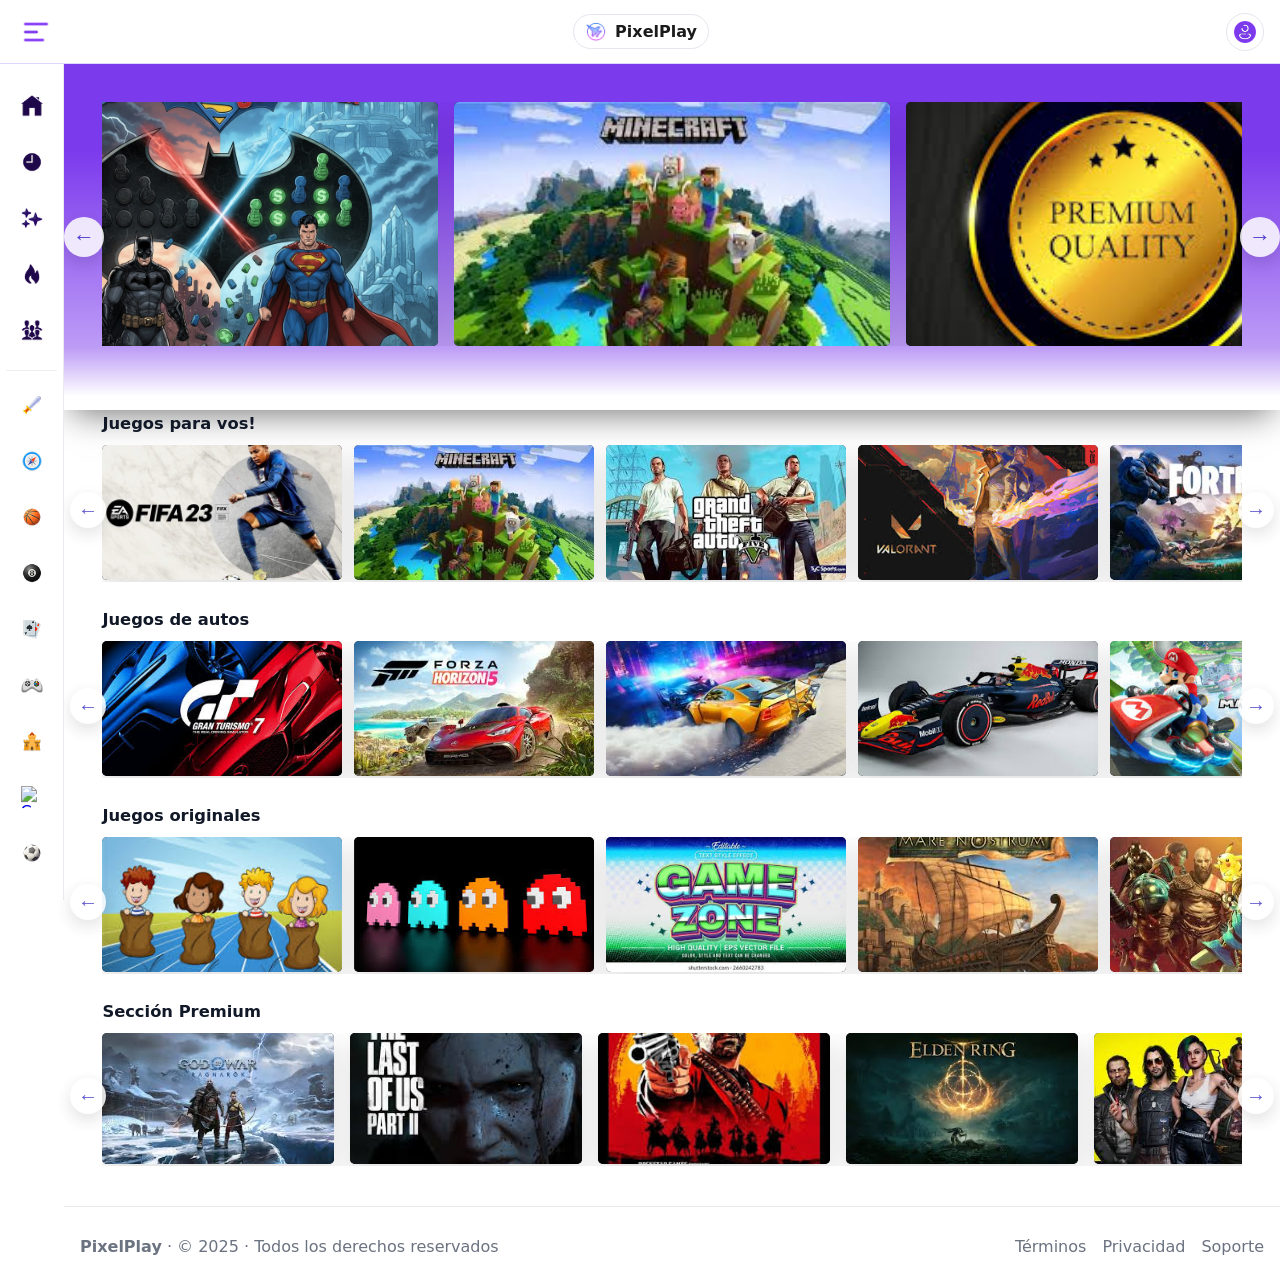
==== TP2/index.html @ d7b733e2 "ajustes en el home y realice 2 animaciones" ====
<!doctype html>
<html lang="es">
<head>
  <meta charset="utf-8" />
  <meta name="viewport" content="width=device-width, initial-scale=1" />
  <title>PixelPlay · Home</title>
  <!-- CSS principal -->
  <link rel="stylesheet" href="css/style.css" />
</head>
<body>
<div class="app">
  <header class="topbar">
    <div class="header-left">
      <a
        id="hamburger"
        class="logo"
        href="#"
        role="button"
        aria-label="MenuDeHamburguesa"
        aria-controls="sidebar"
        aria-expanded="false"
      >
        <img src="img/IconosHeader/IconoMenuHamburguesa.png" alt="Abrir menú lateral" />
      </a>
    </div>

    <div class="header-center">
      <a class="brand" href="#" aria-label="PixelPlay">
        <img src="img/IconosHeader/IconoLogoPixelPlay.png" alt="PixelPlay" />
        <span>PixelPlay</span>
      </a>
    </div>

    <div class="header-right">
      <button class="avatar" type="button" aria-label="Usuario">
        <img src="img/IconosHeader/IconoUsuario2.png" alt="Usuario" />
      </button>
    </div>
  </header>

  <div class="layout">
    <aside id="sidebar" class="sidebar" aria-label="Navegación principal">
      <nav class="nav">
        <a class="nav-btn" href="#" aria-label="Inicio">
          <img src="img/IconosBarraLateral/IconoCasa.png" alt="Inicio" />
        </a>
        <a class="nav-btn" href="#" aria-label="Recientes">
          <img src="img/IconosBarraLateral/IconoReloj.png" alt="Recientes" />
        </a>
        <a class="nav-btn" href="#" aria-label="Nuevos">
          <img src="img/IconosBarraLateral/IconoEstrellas.png" alt="Nuevos" />
        </a>
        <a class="nav-btn" href="#" aria-label="De moda">
          <img src="img/IconosBarraLateral/IconoFuego.png" alt="De moda" />
        </a>
        <a class="nav-btn" href="#" aria-label="Multiplayer">
          <img src="img/IconosBarraLateral/IconoPersonas.png" alt="Multiplayer" />
        </a>
      </nav>
      <nav class="nav">
        <a class="nav-btn" href="#" aria-label="Acción">
          <img src="img/IconosBarraLateral/IconoEspada.png" alt="Acción" />
        </a>
        <a class="nav-btn" href="#" aria-label="Aventura">
          <img src="img/IconosBarraLateral/IconoBrujula.png" alt="Aventura" />
        </a>
        <a class="nav-btn" href="#" aria-label="Baloncesto">
          <img src="img/IconosBarraLateral/IconoPelotaBasket.png" alt="Baloncesto" />
        </a>
        <a class="nav-btn" href="#" aria-label="Billar">
          <img src="img/IconosBarraLateral/IconoBolaDe8.png" alt="Billar" />
        </a>
        <a class="nav-btn" href="#" aria-label="Cartas">
          <img src="img/IconosBarraLateral/IconoCartasPoker.png" alt="Cartas" />
        </a>
        <a class="nav-btn" href="#" aria-label="Controller">
          <img src="img/IconosBarraLateral/IconoJoystick.png" alt="Controller" />
        </a>
        <a class="nav-btn" href="#" aria-label="Defensa">
          <img src="img/IconosBarraLateral/IconoCastillo.png" alt="Defensa" />
        </a>
        <a class="nav-btn" href="#" aria-label="Carreras">
          <img src="img/IconosBarraLateral/IconoAutos.png" alt="Carreras" />
        </a>
        <a class="nav-btn" href="#" aria-label="Fútbol">
          <img src="img/IconosBarraLateral/IconoPelotaFutbol.png" alt="Fútbol" />
        </a>
        <a class="nav-btn" href="#" aria-label="Minecraft">
          <img src="img/IconosBarraLateral/IconoMinecraft.png" alt="Minecraft" />
        </a>
        <a class="nav-btn" href="#" aria-label="Motos">
          <img src="img/IconosBarraLateral/IconoMoto.png" alt="Motos" />
        </a>
        <a class="nav-btn" href="#" aria-label="CS:GO">
          <img src="img/IconosBarraLateral/IconoPistola.png" alt="CS:GO" />
        </a>
        <a class="nav-btn" href="#" aria-label="Terror">
          <img src="img/IconosBarraLateral/IconoFantasma.png" alt="Terror" />
        </a>
        <a class="nav-btn" href="#" aria-label="Disparo">
          <img src="img/IconosBarraLateral/IconoMira.png" alt="Disparo" />
        </a>
        <a class="nav-btn" href="#" aria-label="Deportes">
          <img src="img/IconosBarraLateral/IconoPelotaRugby.png" alt="Deportes" />
        </a>
      </nav>
    </aside>

    <main class="page" role="main">
      <!-- ===== HERO ESPECIAL (rotativo) ===== -->
      <section class="hero-carousel">
        <button class="hero-arrow left" id="hero-arrow-left" aria-label="Anterior">&#8592;</button>
        <div class="hero-track" id="hero-track">
          <div class="hero-slide" id="hero-slide">
            <article class="hero-card hero-primary" id="hero-big">
              <img alt="Banner principal" loading="lazy" />
            </article>

            <article class="hero-card hero-mosaic" id="hero-mosaic">
              <div class="mosaic"><!-- se llena por JS --></div>
            </article>

            <article class="hero-card hero-promo" id="hero-promo">
              <div class="promo-inner">
                <img class="promo-ico" src="img/IconosHeader/IconoCrown.png" alt="Premium" />
              </div>
            </article>
          </div>
        </div>
        <button class="hero-arrow right" id="hero-arrow-right" aria-label="Siguiente">&#8594;</button>
      </section>

      <!-- ===== RAILS (se llenan por JS) ===== -->
      <section class="rail" aria-label="Lo más jugado">
        <header class="rail-head">
          <h2>Juegos para vos!</h2>
        </header>
        <button class="rail-arrow left" data-rail="rail-pop" aria-label="Anterior">&#8592;</button>
        <div class="rail-track" id="rail-pop"></div>
        <button class="rail-arrow right" data-rail="rail-pop" aria-label="Siguiente">&#8594;</button>
      </section>

      <section class="rail" aria-label="Juegos de autos">
        <header class="rail-head">
          <h2>Juegos de autos</h2>
        </header>
        <button class="rail-arrow left" data-rail="rail-cars" aria-label="Anterior">&#8592;</button>
        <div class="rail-track" id="rail-cars"></div>
        <button class="rail-arrow right" data-rail="rail-cars" aria-label="Siguiente">&#8594;</button>
      </section>

      <section class="rail" aria-label="Juegos originales">
        <header class="rail-head">
          <h2>Juegos originales</h2>
        </header>
        <button class="rail-arrow left" data-rail="rail-orig" aria-label="Anterior">&#8592;</button>
        <div class="rail-track" id="rail-orig"></div>
        <button class="rail-arrow right" data-rail="rail-orig" aria-label="Siguiente">&#8594;</button>
      </section>

      <section class="rail rail--premium" aria-label="Sección Premium">
        <header class="rail-head">
          <h2>Sección Premium</h2>
        </header>
        <button class="rail-arrow left" data-rail="rail-premium" aria-label="Anterior">&#8592;</button>
        <div class="rail-track" id="rail-premium"></div>
        <button class="rail-arrow right" data-rail="rail-premium" aria-label="Siguiente">&#8594;</button>
      </section>



      <!-- Footer -->
      <footer class="site-footer">
        <div class="footer-inner">
          <p><strong>PixelPlay</strong> · © 2025 · Todos los derechos reservados</p>
          <nav class="footer-links">
            <a href="#">Términos</a>
            <a href="#">Privacidad</a>
            <a href="#">Soporte</a>
          </nav>
        </div>
      </footer>
    </main>
  </div>
</div>

<!-- JS: toggle del menú (asegurate de tener js/app.js) -->
<script src="js/app.js" defer></script>
</body>
</html>
---- TP2/css/style.css ----
/* ====== Reset & Variables ====== */
:root{
  --bg:#ffffff;
  --panel:#171a33;
  --panel-2:#1d2142;
  --text:#1b1b1b;
  --muted:#6b7280;
  --brand:#7c5cff;
  --brand-2:#5dd0ff;
  --radius-lg:16px; --radius-md:12px; --radius-sm:10px;
  --gap-1:.5rem; --gap-2:.75rem; --gap-3:1rem; --gap-4:1.25rem;
  --shadow:0 8px 28px rgba(0,0,0,.12);
  --topbar-h:64px;

  /* Hero especial */
  --hero-gap:16px;               /* separación entre columnas dentro del slide */
  --hero-big-w:436px;
  --hero-big-h:244px;
  --hero-small-w:214px;
  --hero-small-h:120px;
}

*{box-sizing:border-box}
html,body{height:100%}
body{
  margin:0;
  font-family:system-ui, Segoe UI, Roboto, Ubuntu, Arial;
  color:var(--text);
  background:#fff;
}
img{max-width:100%; display:block}

/* Importar Poppins si no está ya importada */
@import url('https://fonts.googleapis.com/css2?family=Poppins:wght@700&display=swap');

/* ====== Estructura general ====== */
.app{
  display:grid;
  grid-template-rows:var(--topbar-h) 1fr;   /* header + contenido */
  min-height:100dvh;
}

/* ====== Header: izq (hamburguesa) | centro (brand) | der (usuario) ====== */
.topbar{
  position:sticky; top:0; z-index:50;
  display:grid;
  grid-template-columns:auto 1fr auto;      /* centra la marca */
  align-items:center;
  gap:var(--gap-3);
  padding:.5rem 1rem;
  background: #fff; /* fondo blanco */
  border-bottom:1px solid rgba(124,92,255,.25);
  backdrop-filter:blur(8px);
  height:var(--topbar-h);
}
.header-left,.header-right{display:flex; align-items:center; gap:.5rem}
.header-center{display:flex; justify-content:center; align-items:center}

/* Marca centrada */
.brand{
  display:inline-flex; align-items:center; gap:.5rem;
  text-decoration:none; color:#1b1b1b; font-weight:700;
  padding:.35rem .7rem; border-radius:999px;
  background:#fff; border:1px solid #e6e6ee;
}
.brand img{width:22px; height:22px; display:block}

/* Fallback si tu header tiene un solo .top-actions */
.topbar > .top-actions{
  display:flex; align-items:center; gap:.5rem; width:100%;
}
.topbar > .top-actions .btn-notif{ margin-inline:auto; } /* PixelPlay al centro */
.topbar > .top-actions .avatar{ margin-left:auto; }

.logo{width:40px; height:40px; display:grid; place-items:center}
.logo img{width:32px; height:32px}

.avatar {
  width:38px; height:38px; border-radius:50%;
  border:1px solid #e6e6ee; background:#fff;
  display:grid; place-items:center; padding:0;
  transition: border-color 0.18s, background 0.18s;
  position: relative;
  overflow: hidden;
}
.avatar img {
  width:22px; height:22px;
  transition: opacity 0.18s;
}
.avatar:hover {
  border-color: #7c5cff;
  background: #efeaff;
}
.avatar:hover img {
  opacity: 0;
}
.avatar::after {
  content: "";
  display: block;
  position: absolute;
  inset: 0;
  background: url("../img/IconosHeader/IconoUsuario.png") center/22px 22px no-repeat;
  opacity: 0;
  transition: opacity 0.18s;
  pointer-events: none;
}
.avatar:hover::after {
  opacity: 1;
}

/* ====== Layout inferior: sidebar + contenido ====== */
.layout{
  display:grid;
  grid-template-columns:auto 1fr;
  min-height:calc(100dvh - var(--topbar-h));
}

/* ====== Sidebar (debajo del header) ====== */
.sidebar{
  position:sticky;
  top:var(--topbar-h);
  height:calc(100dvh - var(--topbar-h));
  background:#ffffff;
  color:#222;
  border-right:1px solid #e9e9ef;
  width:64px;
  min-width:64px;
  transition:width .25s ease;
  display:flex; flex-direction:column; align-items:center;
  padding:8px 6px;
  overflow-y:auto;
  z-index:40;
}
.nav{
  display:flex; flex-direction:column; gap:8px;
  width:100%; align-items:center; margin-top:.25rem; padding:6px 0;
}
.sidebar .nav + .nav{margin-top:10px; border-top:1px solid #eee; padding-top:10px}
.nav-btn{
  position:relative; background:transparent; border:none; border-radius:12px;
  width:48px; height:48px; display:flex; align-items:center; justify-content:center;
  margin:0 auto; transition:background .2s ease, transform .2s ease, width .25s ease;
  text-decoration:none;
}
.nav-btn img{width:22px; height:22px; object-fit:contain; display:block; filter:drop-shadow(0 1px 0 rgba(0,0,0,.06))}
.nav-btn:hover{transform:translateY(-2px); background:#f3f5ff}
.nav-btn.is-active{background:#efeaff; outline:2px solid rgba(124,92,255,.45)}
.nav-btn::after{
  content:attr(aria-label);
  position:absolute; left:76px; top:50%;
  transform:translateY(-50%) translateX(-6px);
  font-size:.92rem; color:#1b1b1b; opacity:0; pointer-events:none; white-space:nowrap;
  transition:opacity .2s ease, transform .2s ease;
}
.sidebar.open{width:220px; min-width:220px}
.sidebar.open .nav-btn{width:calc(100% - 12px); justify-content:flex-start; padding-left:8px}
.sidebar.open .nav-btn::after{opacity:1; transform:translateY(-50%) translateX(0)}

/* ====== Main ====== */
.page{min-width:0}

/* ===================================================================== */
/* ======================= HERO ESPECIAL (CARRUSEL) ===================== */
/* ===================================================================== */

/* Carrusel contenedor */
.hero-carousel {
  position: relative;
  padding: 0 rem 1.25rem;
  display: flex;
  flex-direction: row;
  justify-content: center;
  align-items: center;
  background: linear-gradient(180deg, #7C3AED 25%, #BD9CF6 82%, #FFFFFF 96%);
  padding: 3vw 3vw 4rem 3vw;
  box-shadow: 0 12px 32px -8px rgba(0, 0, 0, 0.534); /* sombra violeta abajo */
}

/* La pista del carrusel: cada slide ocupa el ancho exacto de 4 columnas
   (dos grandes + mosaico + promo), con el gap entre slides */
.hero-track {
  position: relative;
  display: flex;
  justify-content: center;
  align-items: center;
  overflow-x: hidden;
  width: auto;
  margin: 0 auto;
}

/* Centrar y espaciar las cards del hero-slide */
.hero-slide {
  display: flex;
  flex-direction: row;
  justify-content: center;
  align-items: stretch;
  gap: var(--hero-gap);
  width: 100%;
  max-width: calc((var(--hero-big-w) * 3) + (var(--hero-gap) * 2));
  margin: 0 auto;
  transition: transform 0.7s cubic-bezier(.68,-0.55,.27,1.55);
}

/* Cards del hero iguales y alineadas */
.hero-card,
.hero-card.hero-primary,
.hero-card.hero-mosaic,
.hero-card.hero-promo {
  width: var(--hero-big-w) !important;
  height: var(--hero-big-h) !important;
  background: #0f1230;
  border-radius: 5px;
  overflow: hidden;
  box-shadow: var(--shadow);
  display: block;
  position: relative;
  cursor: pointer;
  flex-shrink: 0;
}

/* Hover igual que las game-card */
.hero-card img,
.hero-card .promo-ico {
  width: 100%;
  height: 100%;
  object-fit: cover;
  display: block;
  border-radius: 0;
  transition: filter 0.3s;
}

.hero-card .hero-hover-icon {
  position: absolute;
  left: 50%; top: 50%;
  transform: translate(-50%, -50%);
  width: 36px; height: 36px;
  opacity: 0;
  pointer-events: none;
  transition: opacity 0.3s;
  z-index: 2;
}

.hero-card .hero-title {
  position: absolute;
  left: 10px;
  bottom: 10px;
  color: #fff;
  background: none;
  padding: 0;
  border-radius: 0;
  font-family: 'Poppins', sans-serif;
  font-weight: 700;
  font-size: 14px;
  opacity: 0;
  transition: opacity 0.3s;
  z-index: 2;
  pointer-events: none;
}

.hero-card:hover img,
.hero-card:focus-within img {
  filter: brightness(0.5);
}

.hero-card:hover .hero-hover-icon,
.hero-card:focus-within .hero-hover-icon {
  opacity: 1;
}

.hero-card:hover .hero-title,
.hero-card:focus-within .hero-title {
  opacity: 1;
}

/* HERO ESPECIAL (CARRUSEL) - Quitar hover de la card premium */
.hero-card.hero-promo:hover img,
.hero-card.hero-promo:focus-within img,
.hero-card.hero-promo:hover .hero-hover-icon,
.hero-card.hero-promo:focus-within .hero-hover-icon,
.hero-card.hero-promo:hover .hero-title,
.hero-card.hero-promo:focus-within .hero-title {
  filter: none;
  opacity: 1;
  /* No mostrar overlay ni oscurecer */
  pointer-events: none;
}

/* Flechas del hero */
.hero-arrow {
  position: absolute;
  top: 50%;
  transform: translateY(-50%);
  border: none;
  width: 40px;
  height: 40px;
  border-radius: 50%;
  background: #fff;
  color: #4138c9;
  font-size: 22px;
  cursor: pointer;
  box-shadow: 0 6px 18px rgba(0,0,0,.15);
  z-index: 10;
  display: flex;
  align-items: center;
  justify-content: center;
  opacity: 0.85;
  transition: background 0.2s, opacity 0.2s;
}
.hero-arrow.left { left: 0; }
.hero-arrow.right { right: 0; }
.hero-arrow:active { transform: translateY(-50%) scale(.98); }
.hero-arrow:hover { background: #efeaff; opacity: 1; }

/* En móviles se mantiene el tamaño fijo y se hace scroll horizontal con el dedo */
@media (max-width: 820px){
  .hero-arrow{ display:none; }
}

/* HERO ESPECIAL (CARRUSEL) - Animación de deslizamiento suave tipo "fade y zoom" */
.hero-slide.is-rotating-right {
  animation: hero-slide-fade-zoom-right 0.7s cubic-bezier(.4,0,.2,1);
}
.hero-slide.is-rotating-left {
  animation: hero-slide-fade-zoom-left 0.7s cubic-bezier(.4,0,.2,1);
}
@keyframes hero-slide-fade-zoom-right {
  0%   { transform: scale(1) translateX(0); opacity: 1;}
  50%  { transform: scale(0.92) translateX(-120px); opacity: 0.5;}
  100% { transform: scale(1) translateX(0); opacity: 1;}
}
@keyframes hero-slide-fade-zoom-left {
  0%   { transform: scale(1) translateX(0); opacity: 1;}
  50%  { transform: scale(0.92) translateX(120px); opacity: 0.5;}
  100% { transform: scale(1) translateX(0); opacity: 1;}
}

/* ===================================================================== */
/* =================== RAILS (carruseles de cards chicas) =============== */
/* ===================================================================== */

.rail{ position:relative; padding: .5rem 1rem 1.5rem; }
.rail-head{
  display:flex; align-items:baseline; justify-content:space-between;
  margin: .25rem 0 .75rem;
}
.rail-head h2{ font-size:1.02rem; margin:0; color:#111827; }

/* Track: scroll horizontal con cards del mismo tamaño */
.rail-track{
  display:grid;
  grid-auto-flow: column;
  grid-auto-columns: clamp(190px, 22vw, 240px);
  gap: 12px;
  overflow-x: auto;
  overscroll-behavior-x: contain;
  scroll-snap-type: x mandatory;
  padding-bottom: 2px;
  scroll-behavior: smooth;
}
/* Ocultar barra de scroll inferior en todos los navegadores */
.rail-track::-webkit-scrollbar{ display:none; height:0; }
.rail-track { scrollbar-width: none; }

/* Degradés laterales */
.rail::before, .rail::after{
  content:""; position:absolute; top: 2.2rem; bottom: .5rem; width: 28px; pointer-events:none;
}
.rail::before{ left: 0; background: linear-gradient(90deg, #fff, transparent); }
.rail::after{  right: 0; background: linear-gradient(270deg, #fff, transparent); }

.rail[aria-label="Sección Premium"] .rail-track{
  --premium-shrink: 8px;
  grid-auto-columns: calc(clamp(190px, 22vw, 240px) - var(--premium-shrink));
  gap: calc(12px + var(--premium-shrink) / 2);
}


/* Card chica genérica (16:9) */
.game-card{
  scroll-snap-align: start;
  border-radius: 5px;
  overflow: hidden;
  background: #0f1230;
  box-shadow: 0 10px 24px rgba(0,0,0,.12);
  position: relative;
  transition: transform 0.4s cubic-bezier(.4,1.3,.6,1), box-shadow 0.3s;
}
/* Nueva animación bounce cuando el carrusel se mueve */
.rail-track.is-scrolling .game-card {
  animation: flip-move 2s cubic-bezier(.68,-0.55,.27,1.55);
}
@keyframes flip-move {
  0%   { opacity: 0.7; transform: perspective(400px) rotateY(25deg) scale(0.96);}
  40%  { opacity: 1;   transform: perspective(400px) rotateY(-10deg) scale(1.04);}
  70%  { opacity: 1;   transform: perspective(400px) rotateY(6deg) scale(0.99);}
  100% { opacity: 1;   transform: perspective(400px) rotateY(0deg) scale(1);}
}

.game-card img{
  display:block;
  width:100%;
  aspect-ratio: 16 / 9;
  object-fit: cover;
}

/* ====== Card Hover personalizado ====== */
.game-card .card-img {
  display: block;
  width: 100%;
  aspect-ratio: 16 / 9;
  object-fit: cover;
  transition: filter 0.3s;
}

.game-card .card-hover-icon {
  position: absolute;
  left: 50%; top: 50%;
  transform: translate(-50%, -50%);
  width: 36px; height: 36px;
  opacity: 0;
  pointer-events: none;
  transition: opacity 0.3s;
  z-index: 2;
  /* Eliminar cualquier borde redondeado o recorte */
  border-radius: 0 !important;
  overflow: visible !important;
  background: none !important;
  box-shadow: none !important;
}

.game-card .card-title {
  position: absolute;
  left: 10px; /* Cambiado de right a left */
  bottom: 10px;
  color: #fff;
  /* Quitar fondo y padding extra */
  background: none;
  padding: 0;
  border-radius: 0;
  font-family: 'Poppins', sans-serif;
  font-weight: 700;
  font-size: 11px;
  opacity: 0;
  transition: opacity 0.3s;
  z-index: 2;
  pointer-events: none;
}

.game-card:hover .card-img,
.game-card:focus-within .card-img {
  filter: brightness(0.5);
}

.game-card:hover .card-hover-icon,
.game-card:focus-within .card-hover-icon {
  opacity: 1;
}

.game-card:hover .card-title,
.game-card:focus-within .card-title {
  opacity: 1;
}

/* Flechas de desplazamiento para rails */
.rail-arrow{
  position:absolute;
  top: 50%;
  transform: translateY(-50%);
  border: none;
  width: 36px;
  height: 36px;
  border-radius: 50%;
  background:#ffffff;
  box-shadow: 0 6px 18px rgba(0,0,0,.15);
  color:#4138c9;
  font-size: 20px;
  line-height: 1;
  cursor: pointer;
  z-index: 2;
  display: flex;
  align-items: center;
  justify-content: center;
  opacity: 0.85;
  transition: background 0.2s, opacity 0.2s;
}
.rail-arrow.left{  left: 6px; }
.rail-arrow.right{ right: 6px; }
.rail-arrow:active{ transform: translateY(-50%) scale(.98); }
.rail-arrow:hover { background: #efeaff; opacity: 1; }

/* Ajusta el padding de los rails para alinear con la sección especial */
.rail {
  position: relative;
  padding: 0 3vw 1.5rem 3vw;
}

/* ====== Secciones/classic cards opcionales ====== */
.section{padding:.25rem 1rem 1.25rem}
.section-head{display:flex; align-items:baseline; justify-content:space-between; margin:.35rem 0 .75rem}
.section h2{font-size:1.05rem; margin:0; color:#111827}
.link{color:var(--brand); text-decoration:none; position:relative}
.link::after{content:""; position:absolute; left:0; bottom:-3px; width:100%; height:2px; background:currentColor; transform:scaleX(0); transform-origin:left; transition:transform .25s ease}
.link:hover::after{transform:scaleX(1)}
.card-grid{display:grid; gap:var(--gap-3); grid-template-columns:repeat(auto-fit,minmax(180px,1fr))}
.card{background:var(--panel-2); border-radius:5px; overflow:hidden; box-shadow:var(--shadow); display:flex; flex-direction:column}
.card img{aspect-ratio:16/9; object-fit:cover; background:#f3f4f6; height:auto}
.card-info{display:flex; align-items:center; justify-content:space-between; padding:.6rem .75rem; background:#fff; color:#111827}
.title{font-size:.95rem; margin:0}
.tag{font-size:.75rem; color:#0b1222; background:#9de1ff; padding:.15rem .5rem; border-radius:999px; border:1px solid rgba(0,0,0,.08)}

/* ====== Footer ====== */
.site-footer{margin-top:1rem; background:#ffffff; border-top:1px solid #eaeaea}
.footer-inner{display:flex; gap:1rem; justify-content:space-between; align-items:center; padding:.9rem 1rem; color:var(--muted)}
.footer-links{display:flex; gap:1rem}
.footer-links a{color:var(--muted); text-decoration:none}
.footer-links a:hover{color:#111827}

/* ====== Scrollbars finas ====== */
*::-webkit-scrollbar{width:6px; height:6px}
*::-webkit-scrollbar-thumb{background-color:rgba(0,0,0,.35); border-radius:999px}
*::-webkit-scrollbar-thumb:hover{background-color:rgba(0,0,0,.5)}
*::-webkit-scrollbar-track{background:transparent}
.sidebar::-webkit-scrollbar{width:4px; height:4px}
html,body,.sidebar{scrollbar-width:thin; scrollbar-color:rgba(0,0,0,.35) transparent}

/* Menú usuario igual al de la imagen: sin avatar, fondo blanco, texto negro, opciones grandes y separación clara */
.user-menu {
  display: none;
  position: absolute;
  top: calc(var(--topbar-h) + 8px); /* 8px de separación visual bajo el header */
  right: 1rem; /* igual que el padding del header */
  left: auto;
  min-width: 220px;
  max-width: 320px;
  width: max-content;
  background: #fff;
  border-radius: 0;
  box-shadow: 0 8px 32px rgba(0,0,0,0.13);
  padding: 0.7rem 0 0.7rem 0;
  z-index: 100;
  box-sizing: border-box;
  overflow-x: auto;
}
@media (max-width: 600px) {
  .user-menu {
    min-width: 0;
    width: 96vw;
    max-width: 96vw;
    right: 2vw;
    left: auto;
    top: calc(var(--topbar-h) + 4px);
  }
}
.user-menu.open {
  display: block;
  animation: userMenuFadeIn 0.18s;
}
@keyframes userMenuFadeIn {
  from { opacity: 0; transform: translateY(-10px);}
  to   { opacity: 1; transform: translateY(0);}
}
.user-menu-avatar {
  display: none !important;
}
.user-menu-list {
  list-style: none;
  margin: 0;
  padding: 0 0.5rem;
}
.user-menu-list li {
  margin: 0.7rem 0 0.7rem 0;
  /* Quitar línea divisoria */
  border-bottom: none;
}
.user-menu-list li:last-child {
  border-bottom: none;
}
.user-menu-list a {
  display: block;
  color: #111;
  font-family: 'Poppins', sans-serif;
  font-weight: bold;
  font-size: 1.25rem;
  text-decoration: none;
  padding: 0.2rem 0;
  transition: color 0.18s;
  text-align: right;
  word-break: break-word;
  max-width: 100%;
  box-sizing: border-box;
}
.user-menu-list a.cerrar-sesion {
  color: #c0392b;
  font-weight: 700;
}
.user-menu-list a:hover:not(.cerrar-sesion) {
  color: #7c5cff;
}
.user-menu-list a.cerrar-sesion:hover {
  color: #a00;
}

/* Animación keyframes */
@keyframes rail-scroll {
  0% { transform: translateX(0); }
  100% { transform: translateX(-50%); }
}

/* Animación keyframes */
@keyframes rail-scroll {
  0% { transform: translateX(0); }
  100% { transform: translateX(-50%); }
}

/* ====== Footer ====== */
.site-footer{margin-top:1rem; background:#ffffff; border-top:1px solid #eaeaea}
.footer-inner{display:flex; gap:1rem; justify-content:space-between; align-items:center; padding:.9rem 1rem; color:var(--muted)}
.footer-links{display:flex; gap:1rem}
.footer-links a{color:var(--muted); text-decoration:none}
.footer-links a:hover{color:#111827}

/* ====== Scrollbars finas ====== */
*::-webkit-scrollbar{width:6px; height:6px}
*::-webkit-scrollbar-thumb{background-color:rgba(0,0,0,.35); border-radius:999px}
*::-webkit-scrollbar-thumb:hover{background-color:rgba(0,0,0,.5)}
*::-webkit-scrollbar-track{background:transparent}
.sidebar::-webkit-scrollbar{width:4px; height:4px}
html,body,.sidebar{scrollbar-width:thin; scrollbar-color:rgba(0,0,0,.35) transparent}

/* Animación keyframes */
@keyframes rail-scroll {
  0% { transform: translateX(0); }
  100% { transform: translateX(-50%); }
}

/* Animación keyframes */
@keyframes rail-scroll {
  0% { transform: translateX(0); }
  100% { transform: translateX(-50%); }
}
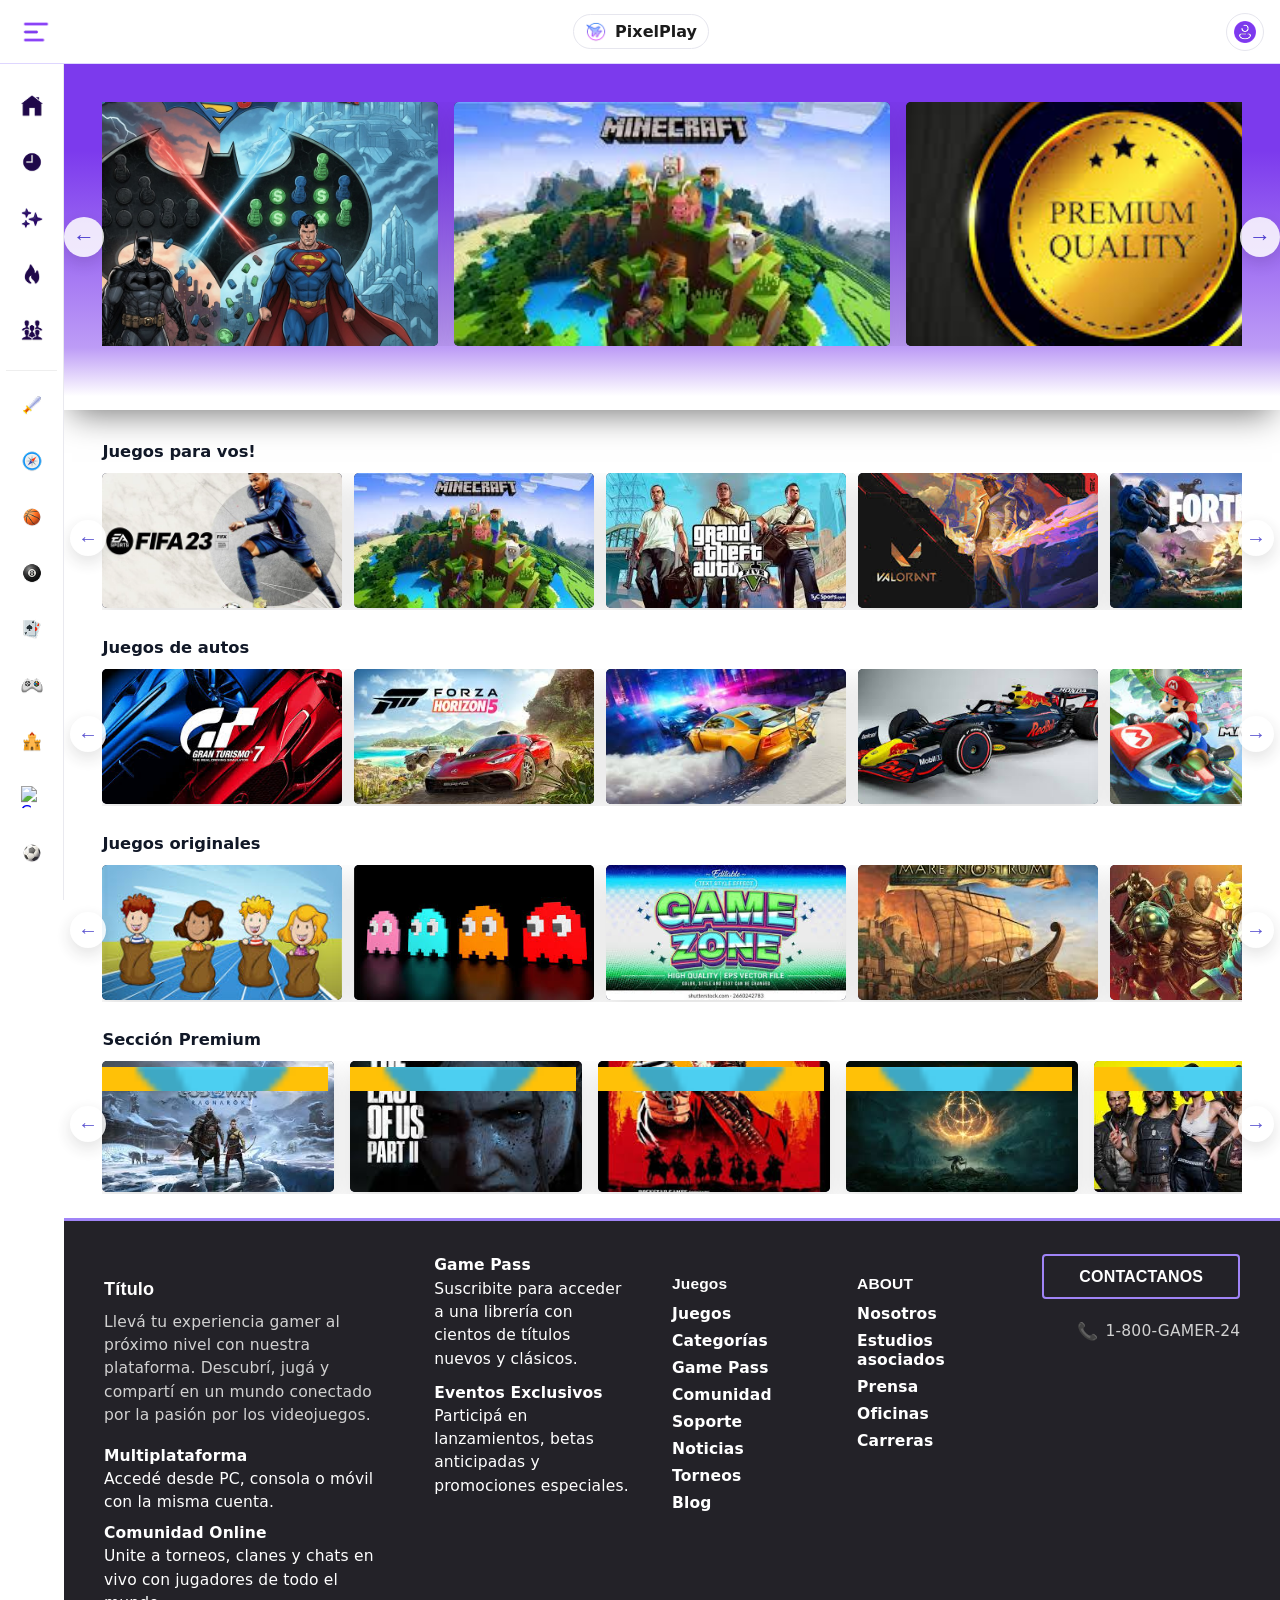
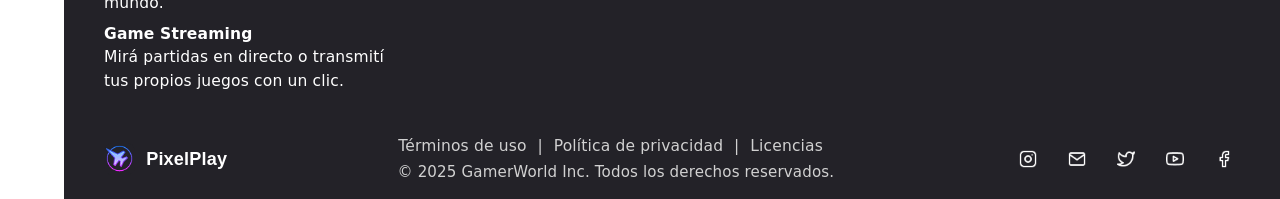
==== commit 46a6c8b1: "ajuste la version movile" ====
--- a/TP2/index.html
+++ b/TP2/index.html
@@ -4,7 +4,6 @@
   <meta charset="utf-8" />
   <meta name="viewport" content="width=device-width, initial-scale=1" />
   <title>PixelPlay · Home</title>
-  <!-- CSS principal -->
   <link rel="stylesheet" href="css/style.css" />
 </head>
 <body>
@@ -108,7 +107,7 @@
 
     <main class="page" role="main">
       <!-- ===== HERO ESPECIAL (rotativo) ===== -->
-      <section class="hero-carousel">
+      <section class="hero-carousel" style="margin-bottom: 2rem;">
         <button class="hero-arrow left" id="hero-arrow-left" aria-label="Anterior">&#8592;</button>
         <div class="hero-track" id="hero-track">
           <div class="hero-slide" id="hero-slide">
@@ -171,20 +170,76 @@
 
       <!-- Footer -->
       <footer class="site-footer">
-        <div class="footer-inner">
-          <p><strong>PixelPlay</strong> · © 2025 · Todos los derechos reservados</p>
-          <nav class="footer-links">
-            <a href="#">Términos</a>
-            <a href="#">Privacidad</a>
-            <a href="#">Soporte</a>
-          </nav>
+        <div class="footer-main">
+          <div class="footer-col footer-desc">
+            <h4>Título</h4>
+            <p>Llevá tu experiencia gamer al próximo nivel con nuestra plataforma. Descubrí, jugá y compartí en un mundo conectado por la pasión por los videojuegos.</p>
+            <ul>
+              <li><strong>Multiplataforma</strong><br>Accedé desde PC, consola o móvil con la misma cuenta.</li>
+              <li><strong>Comunidad Online</strong><br>Unite a torneos, clanes y chats en vivo con jugadores de todo el mundo.</li>
+              <li><strong>Game Streaming</strong><br>Mirá partidas en directo o transmití tus propios juegos con un clic.</li>
+            </ul>
+          </div>
+          <div class="footer-col footer-features">
+            <ul>
+              <li><strong>Game Pass</strong><br>Suscribite para acceder a una librería con cientos de títulos nuevos y clásicos.</li>
+              <li><strong>Eventos Exclusivos</strong><br>Participá en lanzamientos, betas anticipadas y promociones especiales.</li>
+            </ul>
+          </div>
+          <div class="footer-col footer-links">
+            <h4>Juegos</h4>
+            <ul>
+              <li><a href="#">Juegos</a></li>
+              <li><a href="#">Categorías</a></li>
+              <li><a href="#">Game Pass</a></li>
+              <li><a href="#">Comunidad</a></li>
+              <li><a href="#">Soporte</a></li>
+              <li><a href="#">Noticias</a></li>
+              <li><a href="#">Torneos</a></li>
+              <li><a href="#">Blog</a></li>
+            </ul>
+          </div>
+          <div class="footer-col footer-about">
+            <h4>ABOUT</h4>
+            <ul>
+              <li><a href="#">Nosotros</a></li>
+              <li><a href="#">Estudios asociados</a></li>
+              <li><a href="#">Prensa</a></li>
+              <li><a href="#">Oficinas</a></li>
+              <li><a href="#">Carreras</a></li>
+            </ul>
+          </div>
+          <div class="footer-col footer-contact">
+            <a href="#" class="footer-btn">CONTACTANOS</a>
+            <div class="footer-phone">
+              <span>📞</span> 1-800-GAMER-24
+            </div>
+          </div>
+        </div>
+        <div class="footer-bottom">
+          <div class="footer-brand">
+            <img src="img/IconosHeader/IconoLogoPixelPlay.png" alt="PixelPlay" style="height:32px;vertical-align:middle;">
+            <span class="footer-brand-name">PixelPlay</span>
+          </div>
+          <div class="footer-legal">
+            <a href="#">Términos de uso</a> |
+            <a href="#">Política de privacidad</a> |
+            <a href="#">Licencias</a>
+            <span>© 2025 GamerWorld Inc. Todos los derechos reservados.</span>
+          </div>
+          <div class="footer-social">
+            <a href="#" aria-label="Instagram"><img src="img/social/Instagram.png" alt="Instagram" /></a>
+            <a href="#" aria-label="Email"><img src="img/social/Mail.png" alt="Email" /></a>
+            <a href="#" aria-label="Twitter"><img src="img/social/Twitter.png" alt="Twitter" /></a>
+            <a href="#" aria-label="YouTube"><img src="img/social/Youtube.png" alt="YouTube" /></a>
+            <a href="#" aria-label="Facebook"><img src="img/social/Facebook.png" alt="Facebook" /></a>
+          </div>
         </div>
       </footer>
     </main>
   </div>
 </div>
 
-<!-- JS: toggle del menú (asegurate de tener js/app.js) -->
 <script src="js/app.js" defer></script>
 </body>
-</html>
+</html>
--- a/TP2/css/style.css
+++ b/TP2/css/style.css
@@ -509,46 +509,324 @@
 .tag{font-size:.75rem; color:#0b1222; background:#9de1ff; padding:.15rem .5rem; border-radius:999px; border:1px solid rgba(0,0,0,.08)}
 
 /* ====== Footer ====== */
-.site-footer{margin-top:1rem; background:#ffffff; border-top:1px solid #eaeaea}
-.footer-inner{display:flex; gap:1rem; justify-content:space-between; align-items:center; padding:.9rem 1rem; color:var(--muted)}
-.footer-links{display:flex; gap:1rem}
-.footer-links a{color:var(--muted); text-decoration:none}
-.footer-links a:hover{color:#111827}
-
-/* ====== Scrollbars finas ====== */
-*::-webkit-scrollbar{width:6px; height:6px}
-*::-webkit-scrollbar-thumb{background-color:rgba(0,0,0,.35); border-radius:999px}
-*::-webkit-scrollbar-thumb:hover{background-color:rgba(0,0,0,.5)}
-*::-webkit-scrollbar-track{background:transparent}
-.sidebar::-webkit-scrollbar{width:4px; height:4px}
-html,body,.sidebar{scrollbar-width:thin; scrollbar-color:rgba(0,0,0,.35) transparent}
-
-/* Menú usuario igual al de la imagen: sin avatar, fondo blanco, texto negro, opciones grandes y separación clara */
+.site-footer {
+  margin-top: 0;
+  background: #232228;
+  color: #fff;
+  border-top: 3px solid #a084f7;
+  font-size: 1rem;
+  letter-spacing: 0.01em;
+  box-shadow: none;
+  padding: 0;
+}
+
+.footer-main {
+  display: grid;
+  grid-template-columns: 2.2fr 1.5fr 1.1fr 1.1fr 1.5fr;
+  gap: 2.5rem;
+  align-items: flex-start;
+  padding: 2.1rem 2.5rem 1.2rem 2.5rem;
+  max-width: 100vw;
+  margin: 0 auto;
+}
+
+.footer-col {
+  min-width: 0;
+  margin-bottom: 0;
+}
+
+.footer-desc h4 {
+  color: #fff;
+  font-size: 1.13rem;
+  margin-bottom: .7rem;
+  font-family: 'Poppins', sans-serif;
+  font-weight: 700;
+  letter-spacing: 0.01em;
+}
+.footer-desc p {
+  color: #d1d1d1;
+  margin: 0 0 1.1rem 0;
+  font-size: .97rem;
+  font-weight: 400;
+  line-height: 1.5;
+}
+.footer-desc ul {
+  padding: 0;
+  margin: 0;
+  color: #fff;
+  font-size: .97rem;
+  list-style: none;
+}
+.footer-desc li {
+  margin-bottom: .5em;
+  line-height: 1.5;
+}
+.footer-desc li strong {
+  font-weight: 700;
+  color: #fff;
+}
+
+.footer-features ul {
+  padding: 0;
+  margin: 0;
+  color: #fff;
+  font-size: .97rem;
+  list-style: none;
+}
+.footer-features li {
+  margin-bottom: .7em;
+  line-height: 1.5;
+}
+.footer-features li strong {
+  font-weight: 700;
+  color: #fff;
+}
+
+.footer-links h4,
+.footer-about h4 {
+  color: #fff;
+  font-size: .97rem;
+  margin-bottom: .7rem;
+  font-family: 'Poppins', sans-serif;
+  font-weight: 700;
+  letter-spacing: 0.01em;
+}
+.footer-links ul,
+.footer-about ul {
+  list-style: none;
+  padding: 0;
+  margin: 0;
+}
+.footer-links li,
+.footer-about li {
+  margin-bottom: .5em;
+}
+.footer-links a,
+.footer-about a {
+  color: #fff;
+  text-decoration: none;
+  transition: color 0.18s;
+  font-size: .97rem;
+  font-weight: 600;
+  letter-spacing: 0.01em;
+}
+.footer-links a:hover,
+.footer-about a:hover {
+  color: #a084f7;
+}
+
+.footer-contact {
+  display: flex;
+  flex-direction: column;
+  align-items: flex-end;
+  gap: .7rem;
+  min-width: 170px;
+  margin-left: auto;
+}
+.footer-btn {
+  display: inline-block;
+  background: transparent;
+  color: #fff;
+  font-weight: 700;
+  font-family: 'Poppins', sans-serif;
+  border: 2px solid #a084f7;
+  border-radius: 4px;
+  padding: .7em 2.2em;
+  font-size: 1rem;
+  text-decoration: none;
+  margin-bottom: .7rem;
+  box-shadow: none;
+  transition: background 0.18s, color 0.18s, border 0.18s;
+  cursor: pointer;
+  text-align: center;
+  letter-spacing: 0.01em;
+}
+.footer-btn:hover {
+  background: #a084f7;
+  color: #232228;
+  border-color: #a084f7;
+}
+.footer-phone {
+  color: #d1d1d1;
+  font-size: .97rem;
+  display: flex;
+  align-items: center;
+  gap: .5em;
+  justify-content: flex-end;
+  width: 100%;
+}
+.footer-phone span {
+  font-size: 1.1em;
+  color: #a084f7;
+}
+
+/* Footer bottom */
+.footer-bottom {
+  display: flex;
+  align-items: center;
+  justify-content: space-between;
+  gap: 1.5rem;
+  border-top: none;
+  padding: 1.1rem 2.5rem 1.1rem 2.5rem;
+  background: #232228;
+  font-size: .97rem;
+  width: 100%;
+  box-sizing: border-box;
+}
+.footer-brand {
+  display: flex;
+  align-items: center;
+  gap: .7em;
+}
+.footer-brand img {
+  height: 32px;
+  width: 32px;
+  border-radius: 8px;
+  background: #232228;
+  padding: 0;
+}
+.footer-brand-name {
+  color: #fff;
+  font-family: 'Poppins', sans-serif;
+  font-size: 1.13rem;
+  font-weight: 700;
+  letter-spacing: 0.01em;
+}
+.footer-legal {
+  color: #d1d1d1;
+  display: flex;
+  flex-wrap: wrap;
+  align-items: center;
+  gap: .5em;
+  justify-content: center;
+  font-size: .97rem;
+  font-weight: 400;
+}
+.footer-legal a {
+  color: #d1d1d1;
+  text-decoration: none;
+  margin: 0 .2em;
+  transition: color 0.18s;
+  font-weight: 400;
+}
+.footer-legal a:hover {
+  color: #a084f7;
+}
+.footer-legal span {
+  margin-left: .7em;
+  font-size: .97em;
+}
+.footer-social {
+  display: flex;
+  align-items: center;
+  gap: 1.1em;
+  margin-left: auto;
+}
+.footer-social a {
+  display: inline-flex;
+  align-items: center;
+  justify-content: center;
+  width: 32px;
+  height: 32px;
+  border-radius: 50%;
+  background: transparent;
+  transition: background 0.18s;
+}
+.footer-social a:hover {
+  background: #a084f7;
+}
+.footer-social img {
+  width: 18px;
+  height: 18px;
+  filter: brightness(1.2) grayscale(0.2);
+}
+
+/* Responsive Footer */
+@media (max-width: 1200px) {
+  .footer-main {
+    grid-template-columns: 2fr 1.3fr 1fr 1fr 1.3fr;
+    gap: 1.5rem;
+    padding: 2rem 1.5rem 1.2rem 1.5rem;
+  }
+  .footer-bottom {
+    padding: .9rem 1.5rem .9rem 1.5rem;
+    gap: 1rem;
+  }
+}
+@media (max-width: 900px) {
+  .footer-main {
+    grid-template-columns: 1fr 1fr 1fr;
+    gap: 1.2rem;
+    padding: 1.5rem 1rem 1rem 1rem;
+  }
+  .footer-col.footer-contact {
+    grid-column: 3/4;
+    align-items: flex-end;
+    margin-left: 0;
+  }
+  .footer-bottom {
+    flex-direction: column;
+    align-items: flex-start;
+    gap: .7rem;
+  }
+}
+@media (max-width: 600px) {
+  .footer-main {
+    display: flex;
+    flex-direction: column;
+    gap: .7rem;
+    padding: 1.2rem 1rem .7rem 1rem;
+  }
+  .footer-col {
+    min-width: 0;
+    margin-bottom: .7rem;
+  }
+  .footer-bottom {
+    flex-direction: column;
+    align-items: flex-start;
+    gap: .5rem;
+    padding: .7rem 1rem .7rem 1rem;
+  }
+  .footer-social {
+    margin-left: 0;
+  }
+}
+
+/* ====== User Menu (ajustado para no salirse de pantalla) ====== */
 .user-menu {
   display: none;
   position: absolute;
-  top: calc(var(--topbar-h) + 8px); /* 8px de separación visual bajo el header */
-  right: 1rem; /* igual que el padding del header */
-  left: auto;
-  min-width: 220px;
-  max-width: 320px;
-  width: max-content;
+  top: calc(var(--topbar-h) + 8px);
+  right: auto;
+  left: unset;
+  width: 306px;
+  min-width: 306px;
+  max-width: 306px;
+  height: 194px;
   background: #fff;
+  color: #1b1b1b;
   border-radius: 0;
   box-shadow: 0 8px 32px rgba(0,0,0,0.13);
   padding: 0.7rem 0 0.7rem 0;
-  z-index: 100;
+  z-index: 2000;
   box-sizing: border-box;
   overflow-x: auto;
+  font-family: 'Poppins', sans-serif;
 }
 @media (max-width: 600px) {
   .user-menu {
-    min-width: 0;
-    width: 96vw;
-    max-width: 96vw;
-    right: 2vw;
-    left: auto;
-    top: calc(var(--topbar-h) + 4px);
+    min-width: 0 !important;
+    width: 96vw !important;
+    max-width: 96vw !important;
+    left: 2vw !important;
+    right: auto !important;
+    top: calc(var(--topbar-h) + 4px) !important;
+    border-radius: 0 0 12px 12px !important;
+    /* Para que se vea tipo modal sobre el contenido */
+    position: fixed !important;
+    z-index: 2100 !important;
+    box-shadow: 0 8px 32px rgba(0,0,0,0.18) !important;
+    transition: top 0.18s;
   }
 }
 .user-menu.open {
@@ -565,11 +843,10 @@
 .user-menu-list {
   list-style: none;
   margin: 0;
-  padding: 0 0.5rem;
+  padding: 0 1.5rem 0 0;
 }
 .user-menu-list li {
   margin: 0.7rem 0 0.7rem 0;
-  /* Quitar línea divisoria */
   border-bottom: none;
 }
 .user-menu-list li:last-child {
@@ -580,14 +857,13 @@
   color: #111;
   font-family: 'Poppins', sans-serif;
   font-weight: bold;
-  font-size: 1.25rem;
+  font-size: 1.15rem;
   text-decoration: none;
   padding: 0.2rem 0;
   transition: color 0.18s;
   text-align: right;
-  word-break: break-word;
-  max-width: 100%;
-  box-sizing: border-box;
+  /* Elimina el word-break para evitar saltos raros */
+  word-break: normal;
 }
 .user-menu-list a.cerrar-sesion {
   color: #c0392b;
@@ -600,41 +876,231 @@
   color: #a00;
 }
 
-/* Animación keyframes */
-@keyframes rail-scroll {
-  0% { transform: translateX(0); }
-  100% { transform: translateX(-50%); }
-}
-
-/* Animación keyframes */
-@keyframes rail-scroll {
-  0% { transform: translateX(0); }
-  100% { transform: translateX(-50%); }
-}
-
-/* ====== Footer ====== */
-.site-footer{margin-top:1rem; background:#ffffff; border-top:1px solid #eaeaea}
-.footer-inner{display:flex; gap:1rem; justify-content:space-between; align-items:center; padding:.9rem 1rem; color:var(--muted)}
-.footer-links{display:flex; gap:1rem}
-.footer-links a{color:var(--muted); text-decoration:none}
-.footer-links a:hover{color:#111827}
-
-/* ====== Scrollbars finas ====== */
-*::-webkit-scrollbar{width:6px; height:6px}
-*::-webkit-scrollbar-thumb{background-color:rgba(0,0,0,.35); border-radius:999px}
-*::-webkit-scrollbar-thumb:hover{background-color:rgba(0,0,0,.5)}
-*::-webkit-scrollbar-track{background:transparent}
-.sidebar::-webkit-scrollbar{width:4px; height:4px}
-html,body,.sidebar{scrollbar-width:thin; scrollbar-color:rgba(0,0,0,.35) transparent}
-
-/* Animación keyframes */
-@keyframes rail-scroll {
-  0% { transform: translateX(0); }
-  100% { transform: translateX(-50%); }
-}
-
-/* Animación keyframes */
-@keyframes rail-scroll {
-  0% { transform: translateX(0); }
-  100% { transform: translateX(-50%); }
+/* ===== MOBILE FIRST/RESPONSIVE ===== */
+@media (max-width: 700px) {
+  .app {
+    display: flex;
+    flex-direction: column;
+    min-height: 100dvh;
+  }
+  .layout {
+    display: flex;
+    flex-direction: column;
+    min-height: 0;
+  }
+  .sidebar {
+    position: fixed;
+    top: var(--topbar-h);
+    left: 0;
+    right: 0;
+    height: 56px;
+    width: 100vw;
+    min-width: 0;
+    border-right: none;
+    border-bottom: 1px solid #e9e9ef;
+    background: #fff;
+    flex-direction: row;
+    align-items: center;
+    justify-content: flex-start;
+    padding: 0 4px;
+    z-index: 100;
+    overflow-x: auto;
+    overflow-y: hidden;
+    transition: none;
+  }
+  .sidebar .nav {
+    flex-direction: row;
+    gap: 4px;
+    width: auto;
+    margin: 0;
+    padding: 0 2px;
+  }
+  .sidebar .nav + .nav {
+    margin-top: 0;
+    border-top: none;
+    padding-top: 0;
+  }
+  .nav-btn {
+    width: 40px;
+    height: 40px;
+    border-radius: 8px;
+    margin: 0 2px;
+    padding: 0;
+  }
+  .nav-btn img {
+    width: 20px;
+    height: 20px;
+  }
+  .sidebar.open {
+    width: 100vw;
+    min-width: 0;
+  }
+  .page {
+    min-width: 0;
+    padding: 0 0.5rem;
+  }
+  .hero-carousel {
+    flex-direction: column;
+    padding: 1.2rem 0.5rem 1.2rem 0.5rem !important;
+    box-shadow: none;
+    background: linear-gradient(180deg, #7C3AED 25%, #BD9CF6 82%, #FFFFFF 96%);
+  }
+  .hero-track, .hero-slide {
+    flex-direction: column !important;
+    gap: 0.7rem !important;
+    max-width: 100vw !important;
+  }
+  .hero-card,
+  .hero-card.hero-primary,
+  .hero-card.hero-mosaic,
+  .hero-card.hero-promo {
+    width: 100vw !important;
+    max-width: 340px !important;
+    height: 140px !important;
+    margin: 0 auto;
+  }
+  .hero-arrow {
+    display: none !important;
+  }
+  .rail {
+    padding: 0 0.5rem 1rem 0.5rem !important;
+  }
+  .rail-head h2 {
+    font-size: 1.08rem;
+  }
+  .rail-track {
+    gap: 8px;
+    grid-auto-columns: 170px;
+    padding-bottom: 2px;
+  }
+  .site-footer {
+    font-size: 0.97rem;
+  }
+  .footer-main {
+    display: flex !important;
+    flex-direction: column !important;
+    gap: 1.2rem !important;
+    padding: 1.2rem 0.7rem 0.7rem 0.7rem !important;
+    max-width: 100vw !important;
+  }
+  .footer-col {
+    min-width: 0 !important;
+    margin-bottom: 0.7rem !important;
+    width: 100% !important;
+  }
+  .footer-contact {
+    align-items: flex-start !important;
+    margin-left: 0 !important;
+  }
+  .footer-btn, .footer-phone {
+    align-self: flex-start !important;
+  }
+  .footer-bottom {
+    flex-direction: column !important;
+    align-items: flex-start !important;
+    gap: .5rem !important;
+    padding: .7rem 0.7rem .7rem 0.7rem !important;
+    font-size: .95rem !important;
+  }
+  .footer-social {
+    margin-left: 0 !important;
+    gap: 0.7em !important;
+  }
+  .footer-desc h4,
+  .footer-links h4,
+  .footer-about h4 {
+    font-size: 1.05rem !important;
+  }
+  .footer-btn {
+    font-size: 0.97rem !important;
+    padding: .6em 1.2em !important;
+  }
+}
+
+/* ===== MOBILE SIDEBAR HAMBURGUESA ===== */
+@media (max-width: 700px) {
+  .sidebar {
+    position: fixed;
+    top: var(--topbar-h);
+    left: 0;
+    width: 100vw;
+    height: 0;
+    min-width: 0;
+    background: #fff;
+    border-right: none;
+    border-bottom: none;
+    box-shadow: 0 8px 32px rgba(0,0,0,0.13);
+    overflow: hidden;
+    z-index: 200;
+    padding: 0;
+    transition: height 0.25s cubic-bezier(.4,0,.2,1), box-shadow 0.18s;
+    display: flex;
+    flex-direction: column;
+    align-items: stretch;
+    justify-content: flex-start;
+  }
+  .sidebar .nav {
+    flex-direction: column;
+    gap: 0;
+    width: 100%;
+    margin: 0;
+    padding: 0;
+    align-items: stretch;
+  }
+  .sidebar .nav-btn {
+    width: 100%;
+    height: 48px;
+    border-radius: 0;
+    margin: 0;
+    justify-content: flex-start;
+    padding-left: 1.2rem;
+    border-bottom: 1px solid #f0f0f0;
+  }
+  .sidebar .nav-btn img {
+    width: 22px;
+    height: 22px;
+    margin-right: 1rem;
+  }
+  .sidebar.open {
+    height: calc(100dvh - var(--topbar-h));
+    box-shadow: 0 8px 32px rgba(0,0,0,0.13);
+    overflow-y: auto;
+    transition: height 0.25s cubic-bezier(.4,0,.2,1), box-shadow 0.18s;
+  }
+  .sidebar:not(.open) {
+    pointer-events: none;
+  }
+}
+
+/* Oculta el sidebar por defecto en mobile */
+@media (max-width: 700px) {
+  .sidebar {
+    height: 0;
+    min-height: 0;
+    pointer-events: none;
+  }
+  .sidebar.open {
+    pointer-events: auto;
+  }
+}
+
+/* Badge premium arriba a la derecha en las cards premium */
+.premium-badge {
+  position: absolute;
+  top: 6px;
+  right: 6px;
+  z-index: 3;
+  background: none;
+  border: none;
+  padding: 0;
+  box-shadow: none;
+  display: block;
+  width: 24px;
+  height: 24px;
+}
+.premium-badge img {
+  width: 100%;
+  height: 100%;
+  object-fit: contain;
+  display: block;
 }
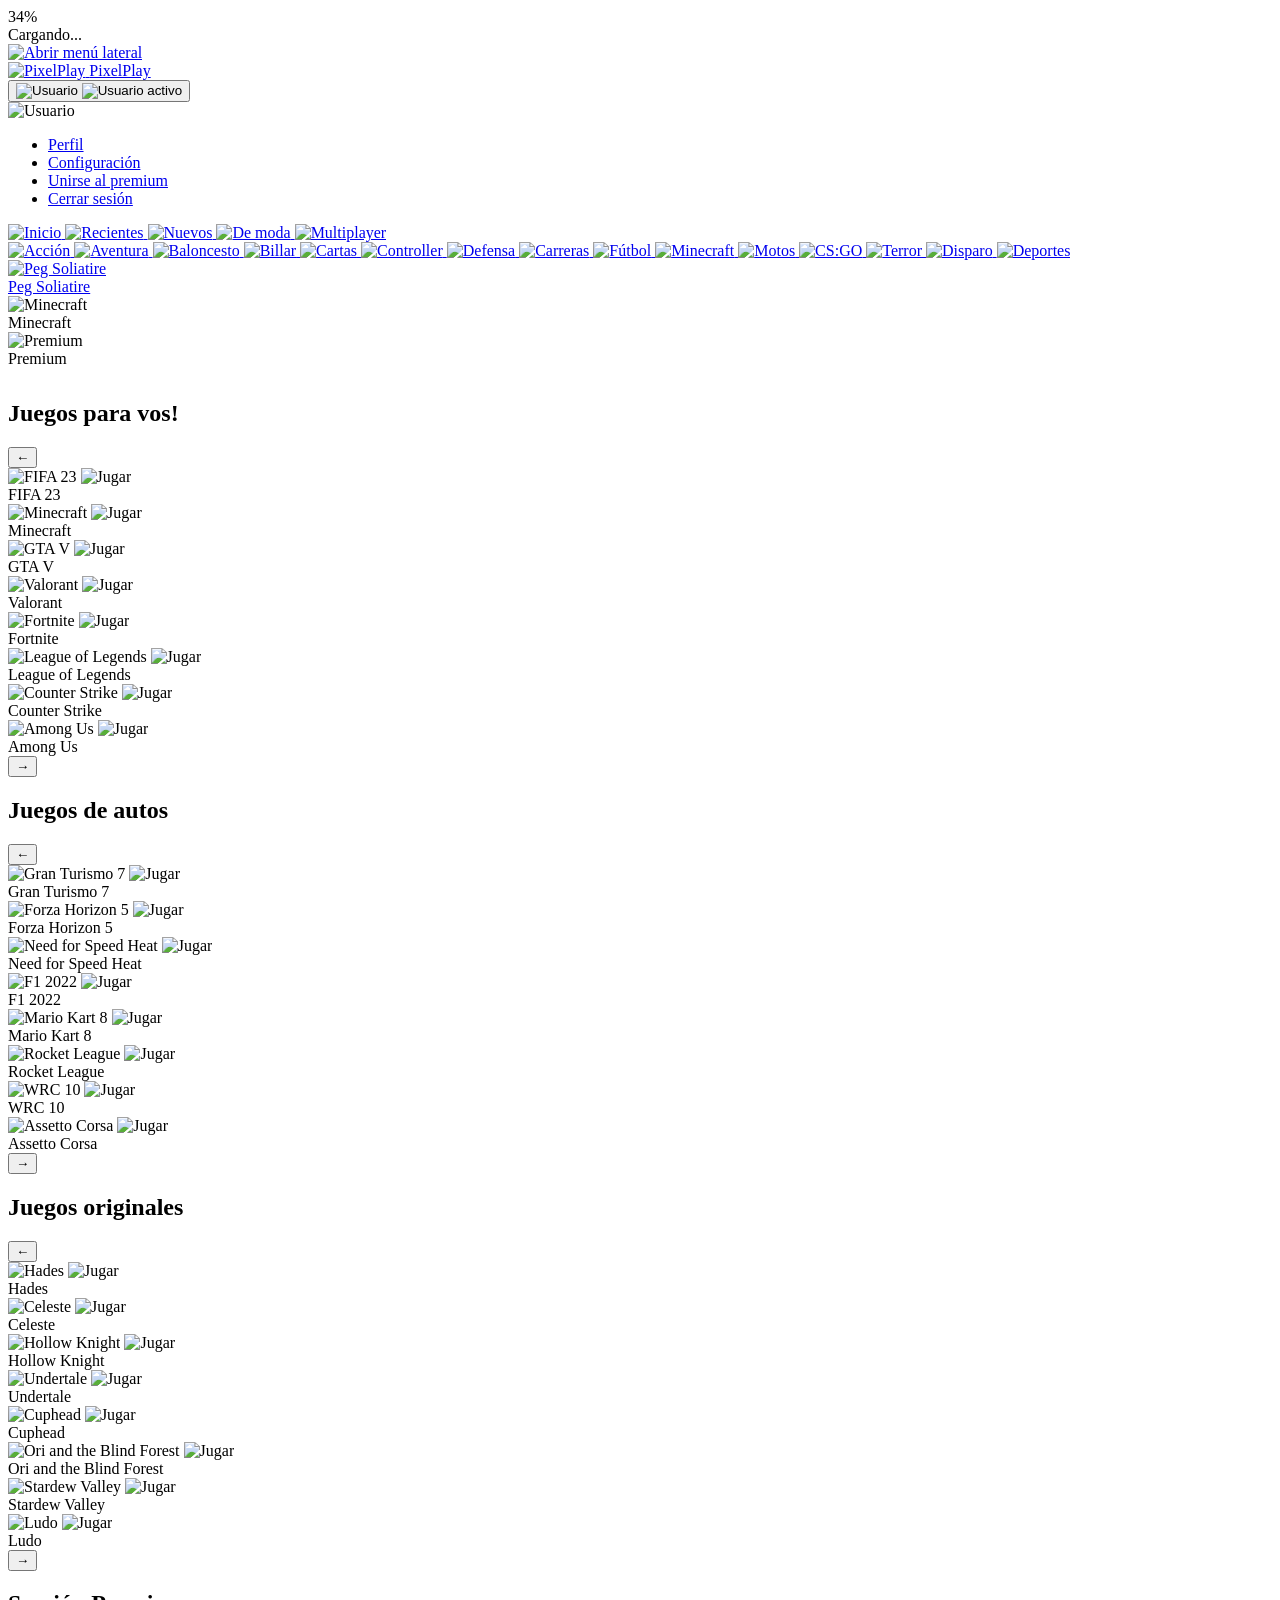
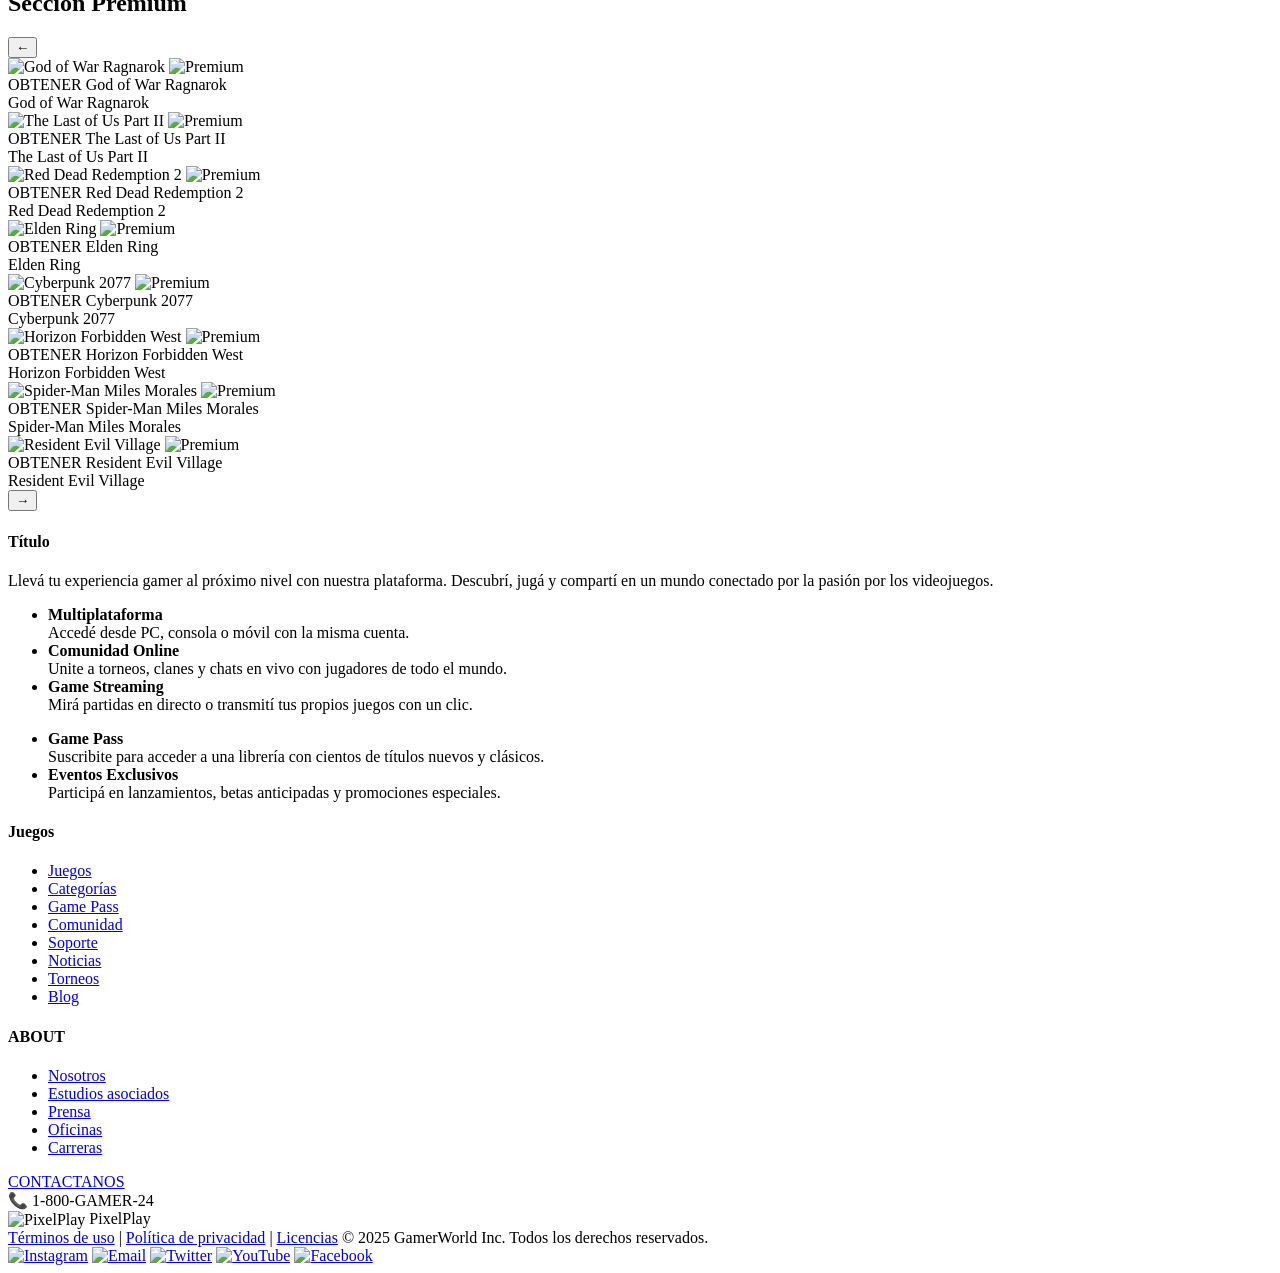
==== commit fbd03c7d: "ultimos fixes" ====
--- a/TP2/index.html
+++ b/TP2/index.html
@@ -4,9 +4,18 @@
   <meta charset="utf-8" />
   <meta name="viewport" content="width=device-width, initial-scale=1" />
   <title>PixelPlay · Home</title>
-  <link rel="stylesheet" href="css/style.css" />
+  <link rel="stylesheet" href="css/home.css" />
+  <link href="https://fonts.googleapis.com/css2?family=Poppins:wght@300;400;500;600;700&display=swap" rel="stylesheet">
+  
 </head>
 <body>
+<div id="loading-overlay">
+  <div class="loading-content">
+    <div class="loading-spinner"></div>
+    <div class="loading-percent" id="loading-percent">0%</div>
+    <div class="loading-text">Cargando...</div>
+  </div>
+</div>
 <div class="app">
   <header class="topbar">
     <div class="header-left">
@@ -24,7 +33,7 @@
     </div>
 
     <div class="header-center">
-      <a class="brand" href="#" aria-label="PixelPlay">
+      <a class="brand" href="index.html" aria-label="PixelPlay">
         <img src="img/IconosHeader/IconoLogoPixelPlay.png" alt="PixelPlay" />
         <span>PixelPlay</span>
       </a>
@@ -32,15 +41,29 @@
 
     <div class="header-right">
       <button class="avatar" type="button" aria-label="Usuario">
-        <img src="img/IconosHeader/IconoUsuario2.png" alt="Usuario" />
+        <!-- antes había un solo <img>; ahora agregamos ambos -->
+        <img id="IconoUsuario2" src="img/IconosHeader/IconoUsuario2.png" alt="Usuario" />
+        <img id="IconoUsuario"  src="img/IconosHeader/IconoUsuario.png"  alt="Usuario activo" />
       </button>
     </div>
   </header>
 
+  <!-- Menú de usuario: ahora en el HTML -->
+  <div id="user-menu" class="user-menu">
+    <div class="user-menu-avatar">
+      <img src="img/IconosHeader/IconoUsuario2.png" alt="Usuario" />
+    </div>
+    <ul class="user-menu-list">
+      <li><a href="#">Perfil</a></li>
+      <li><a href="#">Configuración</a></li>
+      <li><a href="#">Unirse al premium</a></li>
+      <li><a href="login.html" class="cerrar-sesion">Cerrar sesión</a></li>
+    </ul>
+  </div>
   <div class="layout">
     <aside id="sidebar" class="sidebar" aria-label="Navegación principal">
       <nav class="nav">
-        <a class="nav-btn" href="#" aria-label="Inicio">
+        <a class="nav-btn" href="index.html" aria-label="Inicio">
           <img src="img/IconosBarraLateral/IconoCasa.png" alt="Inicio" />
         </a>
         <a class="nav-btn" href="#" aria-label="Recientes">
@@ -79,7 +102,7 @@
           <img src="img/IconosBarraLateral/IconoCastillo.png" alt="Defensa" />
         </a>
         <a class="nav-btn" href="#" aria-label="Carreras">
-          <img src="img/IconosBarraLateral/IconoAutos.png" alt="Carreras" />
+          <img src="img/IconosBarraLateral/IconoAuto.png" alt="Carreras" />
         </a>
         <a class="nav-btn" href="#" aria-label="Fútbol">
           <img src="img/IconosBarraLateral/IconoPelotaFutbol.png" alt="Fútbol" />
@@ -106,36 +129,75 @@
     </aside>
 
     <main class="page" role="main">
-      <!-- ===== HERO ESPECIAL (rotativo) ===== -->
       <section class="hero-carousel" style="margin-bottom: 2rem;">
-        <button class="hero-arrow left" id="hero-arrow-left" aria-label="Anterior">&#8592;</button>
         <div class="hero-track" id="hero-track">
           <div class="hero-slide" id="hero-slide">
-            <article class="hero-card hero-primary" id="hero-big">
-              <img alt="Banner principal" loading="lazy" />
+              <article class="hero-card hero-primary" id="hero-big">
+                <a href="juego.html" class="hero-link" aria-label="Abrir Peg Soliatire">
+                  <img src="img/imagenesCard/pegSoliatire.jpeg" alt="Peg Soliatire" loading="lazy" />
+                  <div class="hero-title">Peg Soliatire</div>
+                </a>
+              </article>
+            <article class="hero-card hero-primary">
+              <img src="img/imagenesCard/minecraft.jpeg" alt="Minecraft" loading="lazy" />
+              <div class="hero-title">Minecraft</div>
             </article>
-
-            <article class="hero-card hero-mosaic" id="hero-mosaic">
-              <div class="mosaic"><!-- se llena por JS --></div>
+            <article class="hero-card hero-promo">
+              <img src="img/imagenesCard/premium.jpeg" alt="Premium" loading="lazy" />
+              <div class="hero-title">Premium</div>
             </article>
-
-            <article class="hero-card hero-promo" id="hero-promo">
-              <div class="promo-inner">
-                <img class="promo-ico" src="img/IconosHeader/IconoCrown.png" alt="Premium" />
-              </div>
-            </article>
-          </div>
-        </div>
-        <button class="hero-arrow right" id="hero-arrow-right" aria-label="Siguiente">&#8594;</button>
+          </div>
+        </div>
       </section>
 
-      <!-- ===== RAILS (se llenan por JS) ===== -->
+      <!-- ===== RAILS (estáticos) ===== -->
       <section class="rail" aria-label="Lo más jugado">
         <header class="rail-head">
           <h2>Juegos para vos!</h2>
         </header>
         <button class="rail-arrow left" data-rail="rail-pop" aria-label="Anterior">&#8592;</button>
-        <div class="rail-track" id="rail-pop"></div>
+        <div class="rail-track" id="rail-pop">
+          <article class="game-card" data-id="pop-1">
+            <img class="card-img" src="img/imagenesCard/fifa23.webp" alt="FIFA 23" loading="lazy" />
+            <img class="card-hover-icon" src="img/IconosCard/IconoPlay.png" alt="Jugar" />
+            <div class="card-title">FIFA 23</div>
+          </article>
+          <article class="game-card" data-id="pop-2">
+            <img class="card-img" src="img/imagenesCard/minecraft.jpeg" alt="Minecraft" loading="lazy" />
+            <img class="card-hover-icon" src="img/IconosCard/IconoPlay.png" alt="Jugar" />
+            <div class="card-title">Minecraft</div>
+          </article>
+          <article class="game-card" data-id="pop-3">
+            <img class="card-img" src="img/imagenesCard/gta5.jpeg" alt="GTA V" loading="lazy" />
+            <img class="card-hover-icon" src="img/IconosCard/IconoPlay.png" alt="Jugar" />
+            <div class="card-title">GTA V</div>
+          </article>
+          <article class="game-card" data-id="pop-4">
+            <img class="card-img" src="img/imagenesCard/valorant.jpeg" alt="Valorant" loading="lazy" />
+            <img class="card-hover-icon" src="img/IconosCard/IconoPlay.png" alt="Jugar" />
+            <div class="card-title">Valorant</div>
+          </article>
+          <article class="game-card" data-id="pop-5">
+            <img class="card-img" src="img/imagenesCard/fortnite.jpeg" alt="Fortnite" loading="lazy" />
+            <img class="card-hover-icon" src="img/IconosCard/IconoPlay.png" alt="Jugar" />
+            <div class="card-title">Fortnite</div>
+          </article>
+          <article class="game-card" data-id="pop-6">
+            <img class="card-img" src="img/imagenesCard/lol.jpeg" alt="League of Legends" loading="lazy" />
+            <img class="card-hover-icon" src="img/IconosCard/IconoPlay.png" alt="Jugar" />
+            <div class="card-title">League of Legends</div>
+          </article>
+          <article class="game-card" data-id="pop-7">
+            <img class="card-img" src="img/imagenesCard/csgo.jpeg" alt="Counter Strike" loading="lazy" />
+            <img class="card-hover-icon" src="img/IconosCard/IconoPlay.png" alt="Jugar" />
+            <div class="card-title">Counter Strike</div>
+          </article>
+          <article class="game-card" data-id="pop-8">
+            <img class="card-img" src="img/imagenesCard/amongus.jpeg" alt="Among Us" loading="lazy" />
+            <img class="card-hover-icon" src="img/IconosCard/IconoPlay.png" alt="Jugar" />
+            <div class="card-title">Among Us</div>
+          </article>
+        </div>
         <button class="rail-arrow right" data-rail="rail-pop" aria-label="Siguiente">&#8594;</button>
       </section>
 
@@ -144,7 +206,49 @@
           <h2>Juegos de autos</h2>
         </header>
         <button class="rail-arrow left" data-rail="rail-cars" aria-label="Anterior">&#8592;</button>
-        <div class="rail-track" id="rail-cars"></div>
+        <div class="rail-track" id="rail-cars">
+          <!-- CARS -->
+          <article class="game-card" data-id="car-1">
+            <img class="card-img" src="img/imagenesCard/granTurismo7.jpeg" alt="Gran Turismo 7" loading="lazy" />
+            <img class="card-hover-icon" src="img/IconosCard/IconoPlay.png" alt="Jugar" />
+            <div class="card-title">Gran Turismo 7</div>
+          </article>
+          <article class="game-card" data-id="car-2">
+            <img class="card-img" src="img/imagenesCard/forza.jpeg" alt="Forza Horizon 5" loading="lazy" />
+            <img class="card-hover-icon" src="img/IconosCard/IconoPlay.png" alt="Jugar" />
+            <div class="card-title">Forza Horizon 5</div>
+          </article>
+          <article class="game-card" data-id="car-3">
+            <img class="card-img" src="img/imagenesCard/nfs.jpeg" alt="Need for Speed Heat" loading="lazy" />
+            <img class="card-hover-icon" src="img/IconosCard/IconoPlay.png" alt="Jugar" />
+            <div class="card-title">Need for Speed Heat</div>
+          </article>
+          <article class="game-card" data-id="car-4">
+            <img class="card-img" src="img/imagenesCard/f12022.jpeg" alt="F1 2022" loading="lazy" />
+            <img class="card-hover-icon" src="img/IconosCard/IconoPlay.png" alt="Jugar" />
+            <div class="card-title">F1 2022</div>
+          </article>
+          <article class="game-card" data-id="car-5">
+            <img class="card-img" src="img/imagenesCard/mariokart.jpeg" alt="Mario Kart 8" loading="lazy" />
+            <img class="card-hover-icon" src="img/IconosCard/IconoPlay.png" alt="Jugar" />
+            <div class="card-title">Mario Kart 8</div>
+          </article>
+          <article class="game-card" data-id="car-6">
+            <img class="card-img" src="img/imagenesCard/rl.jpeg" alt="Rocket League" loading="lazy" />
+            <img class="card-hover-icon" src="img/IconosCard/IconoPlay.png" alt="Jugar" />
+            <div class="card-title">Rocket League</div>
+          </article>
+          <article class="game-card" data-id="car-7">
+            <img class="card-img" src="img/imagenesCard/wrc10.jpeg" alt="WRC 10" loading="lazy" />
+            <img class="card-hover-icon" src="img/IconosCard/IconoPlay.png" alt="Jugar" />
+            <div class="card-title">WRC 10</div>
+          </article>
+          <article class="game-card" data-id="car-8">
+            <img class="card-img" src="img/imagenesCard/acorsa.jpeg" alt="Assetto Corsa" loading="lazy" />
+            <img class="card-hover-icon" src="img/IconosCard/IconoPlay.png" alt="Jugar" />
+            <div class="card-title">Assetto Corsa</div>
+          </article>
+        </div>
         <button class="rail-arrow right" data-rail="rail-cars" aria-label="Siguiente">&#8594;</button>
       </section>
 
@@ -153,7 +257,49 @@
           <h2>Juegos originales</h2>
         </header>
         <button class="rail-arrow left" data-rail="rail-orig" aria-label="Anterior">&#8592;</button>
-        <div class="rail-track" id="rail-orig"></div>
+        <div class="rail-track" id="rail-orig">
+          <!-- ORIG -->
+          <article class="game-card" data-id="ori-1">
+            <img class="card-img" src="img/imagenesCard/juego12.jpeg" alt="Hades" loading="lazy" />
+            <img class="card-hover-icon" src="img/IconosCard/IconoPlay.png" alt="Jugar" />
+            <div class="card-title">Hades</div>
+          </article>
+          <article class="game-card" data-id="ori-2">
+            <img class="card-img" src="img/imagenesCard/juego13.jpeg" alt="Celeste" loading="lazy" />
+            <img class="card-hover-icon" src="img/IconosCard/IconoPlay.png" alt="Jugar" />
+            <div class="card-title">Celeste</div>
+          </article>
+          <article class="game-card" data-id="ori-3">
+            <img class="card-img" src="img/imagenesCard/juego16.jpeg" alt="Hollow Knight" loading="lazy" />
+            <img class="card-hover-icon" src="img/IconosCard/IconoPlay.png" alt="Jugar" />
+            <div class="card-title">Hollow Knight</div>
+          </article>
+          <article class="game-card" data-id="ori-4">
+            <img class="card-img" src="img/imagenesCard/juego20.jpeg" alt="Undertale" loading="lazy" />
+            <img class="card-hover-icon" src="img/IconosCard/IconoPlay.png" alt="Jugar" />
+            <div class="card-title">Undertale</div>
+          </article>
+          <article class="game-card" data-id="ori-5">
+            <img class="card-img" src="img/imagenesCard/juego18.jpeg" alt="Cuphead" loading="lazy" />
+            <img class="card-hover-icon" src="img/IconosCard/IconoPlay.png" alt="Jugar" />
+            <div class="card-title">Cuphead</div>
+          </article>
+          <article class="game-card" data-id="ori-6">
+            <img class="card-img" src="img/imagenesCard/juego19.jpeg" alt="Ori and the Blind Forest" loading="lazy" />
+            <img class="card-hover-icon" src="img/IconosCard/IconoPlay.png" alt="Jugar" />
+            <div class="card-title">Ori and the Blind Forest</div>
+          </article>
+          <article class="game-card" data-id="ori-7">
+            <img class="card-img" src="img/imagenesCard/juego3.jpeg" alt="Stardew Valley" loading="lazy" />
+            <img class="card-hover-icon" src="img/IconosCard/IconoPlay.png" alt="Jugar" />
+            <div class="card-title">Stardew Valley</div>
+          </article>
+          <article class="game-card" data-id="ori-8">
+            <img class="card-img" src="img/imagenesCard/ludo.jpeg" alt="Ludo" loading="lazy" />
+            <img class="card-hover-icon" src="img/IconosCard/IconoPlay.png" alt="Jugar" />
+            <div class="card-title">Ludo</div>
+          </article>
+        </div>
         <button class="rail-arrow right" data-rail="rail-orig" aria-label="Siguiente">&#8594;</button>
       </section>
 
@@ -162,11 +308,83 @@
           <h2>Sección Premium</h2>
         </header>
         <button class="rail-arrow left" data-rail="rail-premium" aria-label="Anterior">&#8592;</button>
-        <div class="rail-track" id="rail-premium"></div>
+        <div class="rail-track" id="rail-premium">
+          <!-- PREMIUM -->
+          <article class="game-card premium-hover" data-id="prem-1">
+            <img class="card-img" src="img/imagenesCard/gwr.jpeg" alt="God of War Ragnarok" loading="lazy" />
+            <img class="premium-badge" src="img/IconosCard/IconoPremium.png" alt="Premium" />
+            <div class="premium-overlay">
+              <span class="obtener-text">OBTENER</span>
+              <span class="premium-title">God of War Ragnarok</span>
+            </div>
+            <div class="card-title">God of War Ragnarok</div>
+          </article>
+          <article class="game-card premium-hover" data-id="prem-2">
+            <img class="card-img" src="img/imagenesCard/theLast2.jpeg" alt="The Last of Us Part II" loading="lazy" />
+            <img class="premium-badge" src="img/IconosCard/IconoPremium.png" alt="Premium" />
+            <div class="premium-overlay">
+              <span class="obtener-text">OBTENER</span>
+              <span class="premium-title">The Last of Us Part II</span>
+            </div>
+            <div class="card-title">The Last of Us Part II</div>
+          </article>
+          <article class="game-card premium-hover" data-id="prem-3">
+            <img class="card-img" src="img/imagenesCard/juego21.jpeg" alt="Red Dead Redemption 2" loading="lazy" />
+            <img class="premium-badge" src="img/IconosCard/IconoPremium.png" alt="Premium" />
+            <div class="premium-overlay">
+              <span class="obtener-text">OBTENER</span>
+              <span class="premium-title">Red Dead Redemption 2</span>
+            </div>
+            <div class="card-title">Red Dead Redemption 2</div>
+          </article>
+          <article class="game-card premium-hover" data-id="prem-4">
+            <img class="card-img" src="img/imagenesCard/elden.jpeg" alt="Elden Ring" loading="lazy" />
+            <img class="premium-badge" src="img/IconosCard/IconoPremium.png" alt="Premium" />
+            <div class="premium-overlay">
+              <span class="obtener-text">OBTENER</span>
+              <span class="premium-title">Elden Ring</span>
+            </div>
+            <div class="card-title">Elden Ring</div>
+          </article>
+          <article class="game-card premium-hover" data-id="prem-5">
+            <img class="card-img" src="img/imagenesCard/cyberpunk.jpeg" alt="Cyberpunk 2077" loading="lazy" />
+            <img class="premium-badge" src="img/IconosCard/IconoPremium.png" alt="Premium" />
+            <div class="premium-overlay">
+              <span class="obtener-text">OBTENER</span>
+              <span class="premium-title">Cyberpunk 2077</span>
+            </div>
+            <div class="card-title">Cyberpunk 2077</div>
+          </article>
+          <article class="game-card premium-hover" data-id="prem-6">
+            <img class="card-img" src="img/imagenesCard/horizonfw.jpeg" alt="Horizon Forbidden West" loading="lazy" />
+            <img class="premium-badge" src="img/IconosCard/IconoPremium.png" alt="Premium" />
+            <div class="premium-overlay">
+              <span class="obtener-text">OBTENER</span>
+              <span class="premium-title">Horizon Forbidden West</span>
+            </div>
+            <div class="card-title">Horizon Forbidden West</div>
+          </article>
+          <article class="game-card premium-hover" data-id="prem-7">
+            <img class="card-img" src="img/imagenesCard/spidermanmm.jpeg" alt="Spider-Man Miles Morales" loading="lazy" />
+            <img class="premium-badge" src="img/IconosCard/IconoPremium.png" alt="Premium" />
+            <div class="premium-overlay">
+              <span class="obtener-text">OBTENER</span>
+              <span class="premium-title">Spider-Man Miles Morales</span>
+            </div>
+            <div class="card-title">Spider-Man Miles Morales</div>
+          </article>
+          <article class="game-card premium-hover" data-id="prem-8">
+            <img class="card-img" src="img/imagenesCard/rev.jpeg" alt="Resident Evil Village" loading="lazy" />
+            <img class="premium-badge" src="img/IconosCard/IconoPremium.png" alt="Premium" />
+            <div class="premium-overlay">
+              <span class="obtener-text">OBTENER</span>
+              <span class="premium-title">Resident Evil Village</span>
+            </div>
+            <div class="card-title">Resident Evil Village</div>
+          </article>
+        </div>
         <button class="rail-arrow right" data-rail="rail-premium" aria-label="Siguiente">&#8594;</button>
       </section>
-
-
 
       <!-- Footer -->
       <footer class="site-footer">
@@ -186,28 +404,30 @@
               <li><strong>Eventos Exclusivos</strong><br>Participá en lanzamientos, betas anticipadas y promociones especiales.</li>
             </ul>
           </div>
-          <div class="footer-col footer-links">
-            <h4>Juegos</h4>
-            <ul>
-              <li><a href="#">Juegos</a></li>
-              <li><a href="#">Categorías</a></li>
-              <li><a href="#">Game Pass</a></li>
-              <li><a href="#">Comunidad</a></li>
-              <li><a href="#">Soporte</a></li>
-              <li><a href="#">Noticias</a></li>
-              <li><a href="#">Torneos</a></li>
-              <li><a href="#">Blog</a></li>
-            </ul>
-          </div>
-          <div class="footer-col footer-about">
-            <h4>ABOUT</h4>
-            <ul>
-              <li><a href="#">Nosotros</a></li>
-              <li><a href="#">Estudios asociados</a></li>
-              <li><a href="#">Prensa</a></li>
-              <li><a href="#">Oficinas</a></li>
-              <li><a href="#">Carreras</a></li>
-            </ul>
+          <div class="footer-flex">
+            <div class="footer-col footer-links">
+              <h4>Juegos</h4>
+              <ul>
+                <li><a href="#">Juegos</a></li>
+                <li><a href="#">Categorías</a></li>
+                <li><a href="#">Game Pass</a></li>
+                <li><a href="#">Comunidad</a></li>
+                <li><a href="#">Soporte</a></li>
+                <li><a href="#">Noticias</a></li>
+                <li><a href="#">Torneos</a></li>
+                <li><a href="#">Blog</a></li>
+              </ul>
+            </div>
+            <div class="footer-col footer-about">
+              <h4>ABOUT</h4>
+              <ul>
+                <li><a href="#">Nosotros</a></li>
+                <li><a href="#">Estudios asociados</a></li>
+                <li><a href="#">Prensa</a></li>
+                <li><a href="#">Oficinas</a></li>
+                <li><a href="#">Carreras</a></li>
+              </ul>
+            </div>
           </div>
           <div class="footer-col footer-contact">
             <a href="#" class="footer-btn">CONTACTANOS</a>
@@ -239,7 +459,7 @@
     </main>
   </div>
 </div>
-
-<script src="js/app.js" defer></script>
+<script src="js/home.js" defer></script>
+
 </body>
 </html>
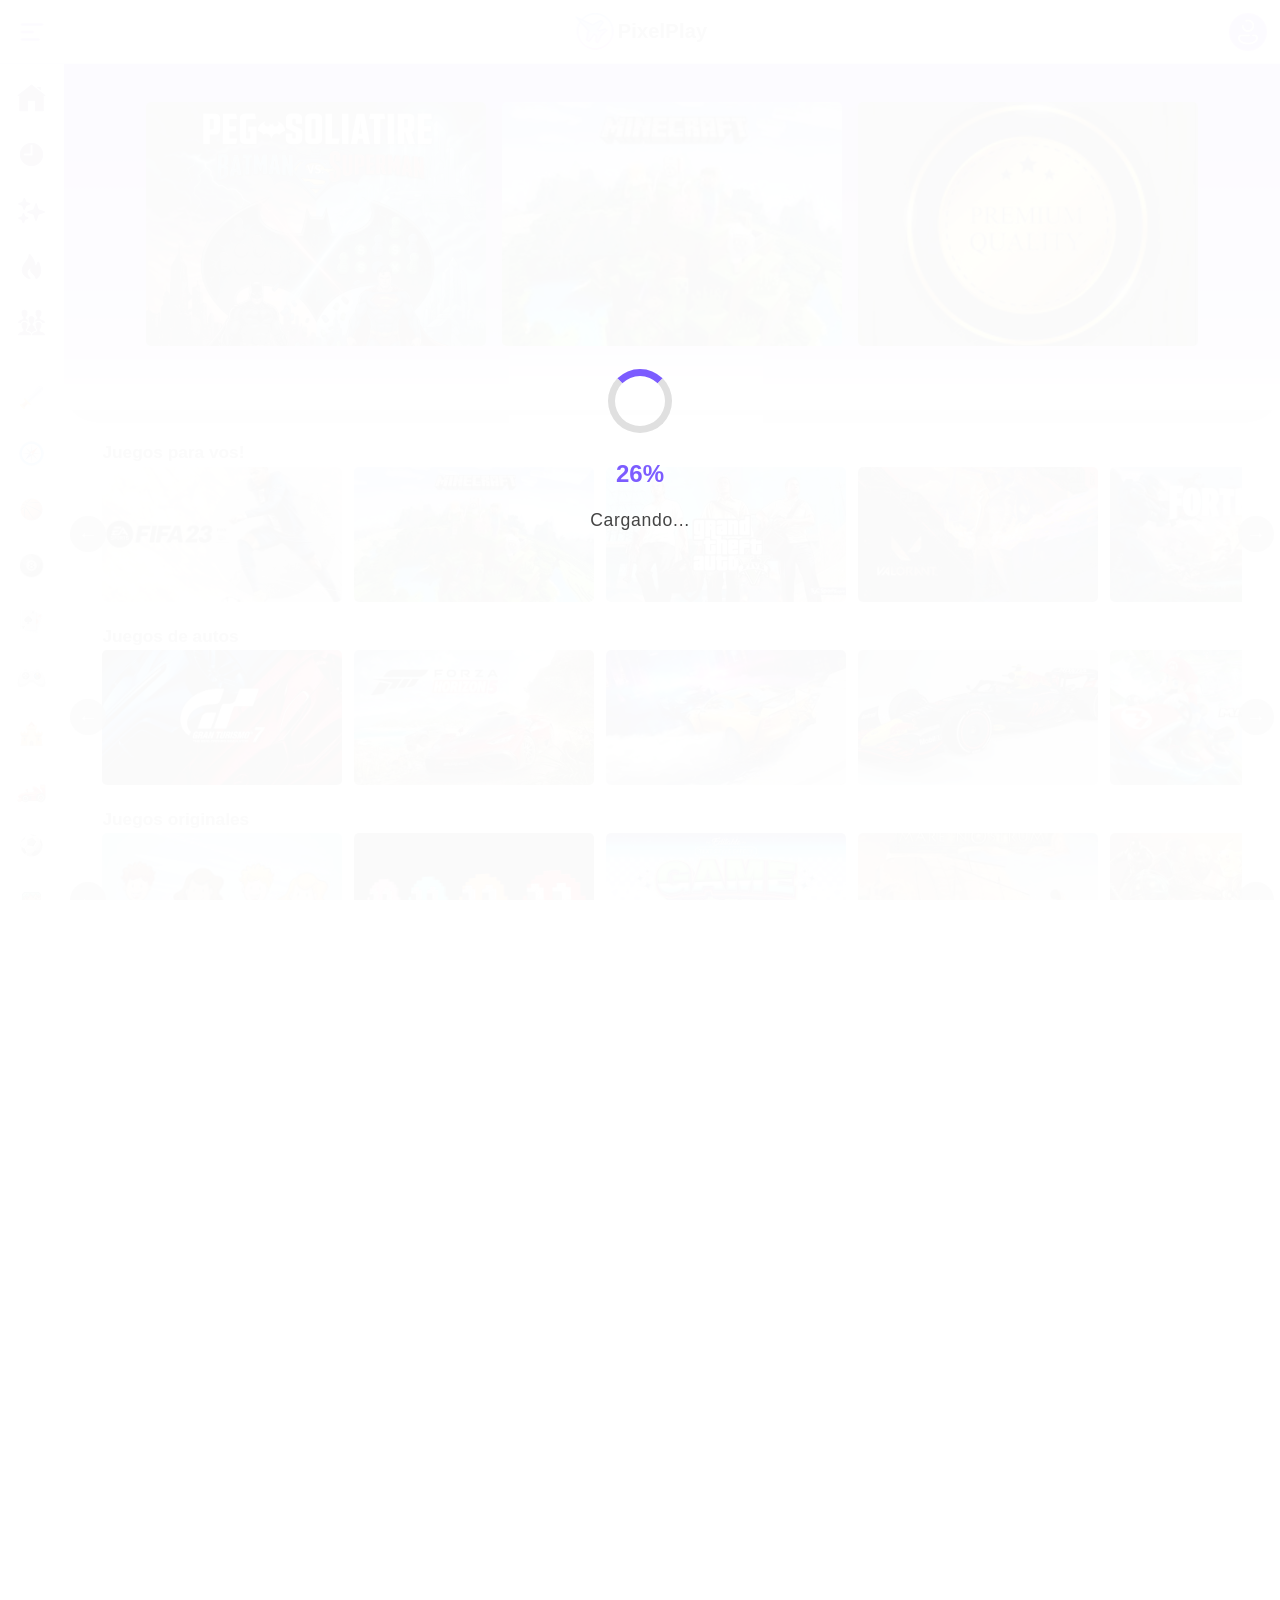
==== commit eb373200: "reorganizo en carpeta" ====
--- a/TP2/index.html
+++ b/TP2/index.html
@@ -459,6 +459,7 @@
     </main>
   </div>
 </div>
+</body>
 <script src="js/home.js" defer></script>
 
 </body>
--- a/TP2/css/home.css
+++ b/TP2/css/home.css
@@ -0,0 +1,744 @@
+* { margin: 0; padding: 0; box-sizing: border-box; }
+:root{
+  --bg:#fff; --text:#1b1b1b; --brand:#7c5cff;
+  --topbar-h:56px; --shadow:0 8px 28px rgba(0,0,0,.12);
+  --hero-gap:16px; --hero-big-w:436px; --hero-big-h:244px;
+}
+html,body{height:100%; overflow-x:hidden;} 
+body{
+  margin:0;
+  font-family:'Poppins', sans-serif;
+  color:var(--text);
+  background:var(--bg);
+}
+img{max-width:100%; display:block}
+
+/* App layout mobile */
+.app{ display:flex; flex-direction:column; min-height:100dvh; padding-top:var(--topbar-h); }
+.layout{ display:flex; flex-direction:column; min-height:0; }
+
+/* Header */
+.topbar{
+  position:fixed; top:0; left:0; right:0; z-index:1000;
+  display:flex; align-items:center; justify-content:space-between;
+  height:var(--topbar-h); padding:6px 12px; background:#fff; border-bottom:1px solid rgba(124,92,255,.25);
+}
+.header-left,.header-right{ display:flex; align-items:center; gap:.5rem; }
+#hamburger{ display:inline-flex; align-items:center; justify-content:center; width:40px; height:40px; text-decoration:none; }
+#hamburger img{ width:30px; height:30px; }
+.header-center{ position:absolute; left:50%; transform:translateX(-50%); display:flex; align-items:center; pointer-events:none; }
+.header-center .brand{ pointer-events:auto; display:inline-flex; align-items:center; text-decoration:none; color:#1b1b1b; }
+.header-center .brand img{ width:45px; height:46px; }
+.header-center .brand span{ font-weight:700; font-size:20px; letter-spacing:.01em; font-family:Poppins, sans-serif; }
+
+/* Avatar */
+.avatar{ width:40px; height:40px; display:grid; place-items:center; border:none; box-shadow:none; overflow:hidden; background-color: #ffffff; }
+.avatar img{ width:30px; height:30px; }
+.avatar #IconoUsuario,
+.avatar #IconoUsuario2 {
+  width: 38px;
+  height: 38px;
+}
+.avatar #IconoUsuario { display: none; } 
+.avatar:hover #IconoUsuario { display: block; }
+.avatar:hover #IconoUsuario2 { display: none; }
+.avatar.is-hover #IconoUsuario { display: block; }
+.avatar.is-hover #IconoUsuario2 { display: none; }
+
+/* Barra lateral */
+.sidebar{
+  position:fixed; top:var(--topbar-h); left:0; width:100%; height:0;
+  background:#fff; box-shadow:0 8px 32px rgba(0,0,0,0.13); overflow:hidden;
+  z-index:200; padding:0; pointer-events:none; transition:height .25s cubic-bezier(.4,0,.2,1);
+  display:flex; flex-direction:column; align-items:stretch; justify-content:flex-start;
+}
+.sidebar.open{ height:calc(100dvh - var(--topbar-h)); pointer-events:auto; overflow-y:auto; }
+.sidebar .nav{ display:flex; flex-direction:column; gap:0; width:100%; margin:0; padding:0; align-items:stretch; }
+.sidebar .nav-btn{
+  width:100%; height:48px; border-radius:0; margin:0; justify-content:flex-start;
+  padding-left:1.2rem; border-bottom:1px solid #f0f0f0; display:flex; align-items:center; gap:12px;
+}
+.sidebar .nav-btn img{ width:29px; height:29px; margin-right:1rem; }
+.sidebar .nav-btn::before{ content:none !important; }
+.sidebar .nav-btn::after{
+  content:attr(aria-label); display:inline-block; font-family:Poppins, sans-serif; font-weight:700; font-size:1rem; color:#1b1b1b; white-space:nowrap;
+}
+.sidebar .nav-btn,
+.sidebar .nav-btn:link,
+.sidebar .nav-btn:visited,
+.sidebar .nav-btn:hover,
+.sidebar .nav-btn:focus {
+  text-decoration: none !important;
+}
+.sidebar .nav-btn::after {
+  text-decoration: none; 
+}
+
+/* Transiciones y estados de interacción para los botones del sidebar */
+.sidebar .nav-btn{
+  outline: none;
+  transition: background .18s, transform .18s, box-shadow .18s;
+}
+.sidebar .nav-btn:hover{
+  background: #f5f6fb;
+  transform: translateY(-1px);
+  border-radius: 12px;
+  box-shadow: 0 6px 18px rgba(124, 58, 237, 0.12);
+}
+.sidebar .nav-btn:active{
+  transform: translateY(0) scale(0.98);
+  box-shadow: 0 3px 12px rgba(124, 58, 237, 0.18);
+}
+.sidebar .nav-btn:focus-visible{
+  outline: 2px solid rgba(124,92,255,.6);
+  outline-offset: 2px;
+  border-radius: 12px;
+}
+.sidebar .nav-btn:hover img{
+  filter: drop-shadow(0 2px 6px rgba(0,0,0,.15));
+}
+
+/* En estado expandido mantener hover suave */
+.sidebar.open .nav-btn:hover{
+  background: linear-gradient(90deg, #f5f6fb 0%, #ffffff 100%);
+}
+
+/* User menu */
+.user-menu{
+  display:none; position:fixed; left:auto; top:calc(var(--topbar-h) + 4px); right:2vw;
+  width:50vw; max-width:50vw; min-width:0; height:auto; background:#fff; color:#1b1b1b;
+  border-radius:0 0 12px 12px; box-shadow:0 8px 32px rgba(0,0,0,0.18); z-index:2100;
+}
+.user-menu.open{ display:block; }
+.user-menu-avatar{ display:none !important; }
+.user-menu-list{ list-style:none; margin:0; padding:0 1.5rem 0 0; }
+.user-menu-list li{ margin:.7rem 0; }
+.user-menu-list a{ display:block; color:#111; font-family:Poppins, sans-serif; font-weight:700; font-size:1.15rem; text-decoration:none; text-align:right; }
+.user-menu-list a.cerrar-sesion{ color:#c0392b; }
+
+/* Seccion especial en columna */
+.hero-carousel{ display:flex; flex-direction:column; padding:1.2rem .5rem; box-shadow:none;
+  background:linear-gradient(180deg,#7C3AED 25%,#BD9CF6 82%,#FFFFFF 96%); }
+.hero-track,.hero-slide{ display:flex; flex-direction:column; gap:.7rem; max-width:100%; overflow:hidden; }
+.hero-card,.hero-card.hero-primary,.hero-card.hero-mosaic,.hero-card.hero-promo{
+  width:100% !important; max-width:340px !important; height:140px !important; margin:0 auto; border-radius:5px; overflow:hidden; box-shadow:var(--shadow);
+}
+.hero-arrow{ display:none !important; }
+
+
+/* Carruceles */
+.rail{ position:relative; padding:0 .5rem 1rem .5rem; }
+.rail-head h2{ font-size:1.08rem; padding-bottom: 0.2rem; }
+.rail-track{ display:grid; grid-auto-flow:column; grid-auto-columns:170px; gap:8px; overflow-x:auto; scroll-snap-type:x mandatory; scrollbar-width:none; }
+.rail-track::-webkit-scrollbar{ display:none; height:0; }
+
+.rail-arrow {
+  position: absolute;
+  top: 50%;
+  transform: translateY(-50%);
+  border: none;
+  width: 36px;
+  height: 36px;
+  border-radius: 50%;
+  background: #444444;
+  box-shadow: 0 6px 18px rgba(0,0,0,.15);
+  color: #fcfcfc;
+  font-size: 20px;
+  line-height: 1;
+  cursor: pointer;
+  z-index: 5;
+  display: flex;
+  align-items: center;
+  justify-content: center;
+  opacity: 0.85;
+  transition: background 0.2s, opacity 0.2s;
+}
+.rail-arrow.left { left: 6px; }
+.rail-arrow.right { right: 6px; }
+.rail-arrow:active { transform: translateY(-50%) scale(.98); }
+.rail-arrow:hover { background: #efeaff; opacity: 1; }
+.rail-arrow { display: none; }
+
+.hero-card img,
+.hero-card .promo-ico {
+  width: 100%;
+  height: 100%;
+  object-fit: cover;
+  display: block;
+  border-radius: 0;
+  transition: filter 0.3s;
+}
+
+/* Cards */
+.game-card{ scroll-snap-align:start; border-radius:5px; overflow:hidden; box-shadow:0 10px 24px rgba(0,0,0,.12); position:relative; }
+.game-card .card-img{ width:100%; aspect-ratio:16/9; object-fit:cover; transition:filter .3s; }
+.game-card .card-hover-icon{ position:absolute; left:50%; top:50%; transform:translate(-50%,-50%); width:36px; height:36px; opacity:0; pointer-events:none; transition:opacity .3s; }
+.game-card .card-title{ position:absolute; left:10px; bottom:10px; color:#fff; font-family:Poppins, sans-serif; font-weight:700; font-size:11px; opacity:0; transition:opacity .3s; }
+.game-card:hover .card-img,.game-card:focus-within .card-img{ filter:brightness(.5); }
+.game-card:hover .card-hover-icon,.game-card:focus-within .card-hover-icon{ opacity:1; }
+.game-card:hover .card-title,.game-card:focus-within .card-title{ opacity:1; }
+
+/* Premium Hover Overlay */
+.game-card.premium-hover { position: relative; }
+.game-card.premium-hover .premium-overlay {
+  display: none;
+  position: absolute;
+  inset: 0;
+  color: #fff;
+  z-index: 10;
+  justify-content: center;
+  align-items: center;
+  flex-direction: column;
+  font-family: 'Poppins', sans-serif;
+  font-weight: 700;
+  text-align: center;
+  pointer-events: none;
+}
+.game-card.premium-hover:hover .premium-overlay,
+.game-card.premium-hover:focus-within .premium-overlay { display: flex; }
+.game-card.premium-hover:hover .premium-badge,
+.game-card.premium-hover:focus-within .premium-badge { display: none !important; }
+.game-card.premium-hover .card-title {
+  position: absolute;
+  left: 10px;
+  bottom: 10px;
+  color: #fff;
+  background: none;
+  padding: 0;
+  border-radius: 0;
+  font-family: 'Poppins', sans-serif;
+  font-weight: 700;
+  font-size: 11px;
+  opacity: 0;
+  transition: opacity 0.3s;
+  z-index: 2;
+  pointer-events: none;
+}
+.game-card.premium-hover:hover .card-title,
+.game-card.premium-hover:focus-within .card-title { opacity: 1 !important; }
+.game-card.premium-hover .premium-overlay .obtener-text {
+  font-size: 1.15rem;
+  margin-bottom: 0.5em;
+  letter-spacing: 0.04em;
+  font-family: 'Poppins', sans-serif;
+  color: #F5A623;
+  text-shadow: 0 2px 8px #000a;
+}
+.game-card.premium-hover .premium-overlay .premium-title { display: none; }
+.game-card.premium-hover:hover .premium-badge,
+.game-card.premium-hover:focus-within .premium-badge {
+  display: block !important;
+}
+.game-card.premium-hover .card-title {
+  opacity: 0;
+}
+.game-card.premium-hover:hover .card-title,
+.game-card.premium-hover:focus-within .card-title {
+  opacity: 1;
+}
+.game-card.premium-hover:hover .premium-badge,
+.game-card.premium-hover:focus-within .premium-badge {
+  display: none !important;
+}
+
+.premium-badge {
+  position: absolute;
+  top: 0;          
+  right: 0;        
+  width: 40px;
+  height: 40px;
+  z-index: 20;              
+  display: block;
+  pointer-events: none;      
+  filter: drop-shadow(0 2px 6px rgba(0,0,0,.25));
+}
+
+/* Animación de cards en rails  */
+.rail-track.is-scrolling .game-card { animation: flip-move 1.8s cubic-bezier(.68,-0.55,.27,1.55); }
+@keyframes flip-move {
+  0%   { opacity: 0.7; transform: perspective(400px) rotateY(25deg) scale(0.96);}
+  40%  { opacity: 1;   transform: perspective(400px) rotateY(-10deg) scale(1.04);}
+  70%  { opacity: 1;   transform: perspective(400px) rotateY(6deg) scale(0.99);}
+  100% { opacity: 1;   transform: perspective(400px) rotateY(0deg) scale(1);}
+}
+
+.hero-track {
+  perspective: 900px; 
+}
+.hero-card {
+  transform-style: preserve-3d;
+  backface-visibility: hidden;  
+  transform-origin: center center;
+  animation: hero-card-spin-interval 8s ease-in-out infinite; 
+}
+
+@keyframes hero-card-spin-interval {
+  0%, 88%   { transform: rotateY(0deg); }
+  70%      { transform: rotateY(25deg); }
+  90%     { transform: rotateY(15deg); }
+  95%       { transform: rotateY(360deg); }
+  100%      { transform: rotateY(360deg); }
+}
+
+@media (prefers-reduced-motion: reduce) {
+  .hero-card { animation: none !important; }
+}
+
+:root { --footer-x-pad: .7rem; } 
+
+.site-footer {
+  margin-top: 0;
+  background: #232228;
+  color: #fff;
+  border-top: 3px solid #a084f7;
+  font-size: 1rem;
+  letter-spacing: 0.01em;
+  box-shadow: none;
+  padding: 0;
+}
+
+.footer-main {
+  display: flex;
+  flex-direction: column;
+  gap: 1.2rem;
+  padding: 1.2rem .7rem .7rem .7rem;
+  max-width: 100vw;
+  padding-left: var(--footer-x-pad);
+  padding-right: var(--footer-x-pad);
+}
+.footer-col { min-width: 0; margin-bottom: .7rem; width: 100%; }
+.footer-desc h4,
+.footer-links h4,
+.footer-about h4 {
+  color: #fff;
+  font-size: 1.05rem;
+  margin-bottom: .7rem;
+  font-family: 'Poppins', sans-serif;
+  font-weight: 700;
+  letter-spacing: 0.01em;
+}
+.footer-desc p {
+  color: #d1d1d1;
+  margin: 0 0 1.1rem 0;
+  font-size: .97rem;
+  font-weight: 400;
+  line-height: 1.5;
+}
+.footer-desc ul,
+.footer-features ul {
+  padding: 0; margin: 0; color: #fff; font-size: .97rem; list-style: none;
+}
+.footer-desc li,
+.footer-features li { margin-bottom: .5em; line-height: 1.5; }
+.footer-desc li strong,
+.footer-features li strong { font-weight: 700; color: #fff; }
+.footer-links ul,
+.footer-about ul { list-style: none; padding: 0; margin: 0; }
+.footer-links li,
+.footer-about li { margin-bottom: .5em; }
+.footer-links a,
+.footer-about a {
+  color: #fff;
+  text-decoration: none;
+  transition: color 0.18s;
+  font-size: .97rem;
+  font-weight: 600;
+  letter-spacing: 0.01em;
+}
+.footer-links a:hover,
+.footer-about a:hover { color: #a084f7; }
+.footer-contact {
+  display: flex;
+  flex-direction: column;
+  align-items: flex-start;
+  gap: .7rem;
+  min-width: 170px;
+  margin-left: 0;
+}
+.footer-btn {
+  display: inline-block;
+  background: transparent;
+  color: #fff;
+  font-weight: 700;
+  font-family: 'Poppins', sans-serif;
+  border: 2px solid #a084f7;
+  border-radius: 4px;
+  padding: .6em 1.2em;
+  font-size: 0.97rem;
+  text-decoration: none;
+  margin-bottom: .7rem;
+  box-shadow: none;
+  transition: background 0.18s, color 0.18s, border 0.18s;
+  cursor: pointer;
+  text-align: center;
+  letter-spacing: 0.01em;
+  align-self: flex-start;
+}
+.footer-btn:hover {
+  background: #a084f7;
+  color: #232228;
+  border-color: #a084f7;
+}
+.footer-phone {
+  color: #d1d1d1;
+  font-size: .97rem;
+  display: flex;
+  align-items: center;
+  gap: .5em;
+  justify-content: flex-start;
+  width: 100%;
+}
+.footer-phone span { font-size: 1.1em; color: #a084f7; }
+.footer-bottom {
+  display: flex;
+  flex-direction: column;       
+  align-items: flex-start;
+  gap: .5rem;
+  border-top: none;
+  padding: .7rem .7rem;
+  background: #232228;
+  font-size: .95rem;
+  width: 100%;
+  box-sizing: border-box;
+  padding-left: var(--footer-x-pad);
+  padding-right: var(--footer-x-pad);
+}
+.footer-brand {
+  display: flex;
+  align-items: center;
+  gap: .7em;
+}
+.footer-brand img {
+  height: 32px;
+  width: 32px;
+  border-radius: 8px;
+  background: #232228;
+  padding: 0;
+}
+.footer-brand-name {
+  color: #fff;
+  font-family: 'Poppins', sans-serif;
+  font-size: 1.13rem;
+  font-weight: 700;
+  letter-spacing: 0.01em;
+}
+.footer-legal {
+  color: #d1d1d1;
+  display: flex;
+  flex-wrap: wrap;
+  align-items: center;
+  gap: .5em;
+  justify-content: flex-start;
+  font-size: .97rem;
+  font-weight: 400;
+}
+.footer-legal a {
+  color: #d1d1d1;
+  text-decoration: none;
+  margin: 0 .2em;
+  transition: color 0.18s;
+  font-weight: 400;
+}
+.footer-legal a:hover { color: #a084f7; }
+.footer-legal span { margin-left: .7em; font-size: .97em; }
+.footer-social {
+  display: flex;
+  align-items: center;
+  gap: 1.1em;
+  margin-left: 0;
+}
+.footer-social a {
+  display: inline-flex;
+  align-items: center;
+  justify-content: center;
+  width: 32px;
+  height: 32px;
+  border-radius: 50%;
+  background: transparent;
+  transition: background 0.18s;
+}
+.footer-social a:hover { background: #a084f7; }
+.footer-social img {
+  width: 18px;
+  height: 18px;
+  filter: brightness(1.2) grayscale(0.2);
+}
+.footer-flex {
+  display: flex;
+  flex-direction: row;
+  gap: 1.2rem;
+}
+
+#loading-overlay{
+  position:fixed; inset:0; z-index:9999; background:rgba(255,255,255,0.98);
+  display:flex; align-items:center; justify-content:center; flex-direction:column; transition:opacity .4s;
+}
+.loading-content{ display:flex; flex-direction:column; align-items:center; gap:1.2rem; }
+.loading-spinner{ width:64px; height:64px; border:7px solid #e0e0e0; border-top:7px solid var(--brand); border-radius:50%; animation:loading-spin 1s linear infinite; margin-bottom:.5rem; }
+@keyframes loading-spin{ 0%{transform:rotate(0deg)} 100%{transform:rotate(360deg)} }
+.loading-percent{ font-family:Poppins, sans-serif; font-size:1.5rem; font-weight:700; color:var(--brand); margin-bottom:.2rem; }
+.loading-text{ font-family:Poppins, sans-serif; font-size:1.1rem; color:#444; letter-spacing:.04em; }
+#loading-overlay.hide{ opacity:0; pointer-events:none; }
+
+/* ===== Desktop (>=900px) ===== */
+@media (min-width: 900px) {
+  :root{
+    --topbar-h: 64px;
+    --hero-big-w: 436px;
+    --hero-big-h: 244px;
+  }
+
+  .layout {
+    display: grid !important;
+    grid-template-columns: auto 1fr !important; 
+    min-height: calc(100dvh - var(--topbar-h));
+  }
+  .sidebar {
+    position: sticky !important;
+    top: var(--topbar-h);
+    left: 0;
+    height: calc(100dvh - var(--topbar-h));
+    width: 64px;
+    min-width: 64px;
+    transition: width .25s ease;
+    overflow-y: auto; overflow-x: hidden;
+    pointer-events: auto;
+    box-shadow: none;
+    border-right: 1px solid #e9e9ef;
+  }
+  .sidebar.open {
+    width: 220px;
+    min-width: 220px;
+  }
+
+  .page {
+    padding-left: 0 !important;
+    min-width: 0;
+  }
+
+  
+  .topbar{
+    position: fixed; top: 0; left: 0; right: 0;
+  }
+
+  .sidebar{
+    position: sticky;
+    top: var(--topbar-h);
+    height: calc(100dvh - var(--topbar-h));
+    width: 64px;
+    min-width: 64px;
+    transition: width .25s ease;
+    overflow-y: auto; overflow-x: hidden;
+    pointer-events: auto;
+    box-shadow: none;
+    border-right: 1px solid #e9e9ef;
+  }
+  .sidebar .nav{
+    flex-direction: column;
+    gap: 8px;
+    width: 100%;
+    margin-top: .25rem;
+    padding: 6px 0;
+    align-items: stretch;
+  }
+  .sidebar .nav + .nav{ margin-top: 10px; border-top: 1px solid #eee; padding-top: 10px; }
+  .sidebar .nav-btn{
+    width: 48px;
+    height: 48px;
+    border-radius: 12px;
+    margin: 0 auto;
+    justify-content: center;
+    padding: 0;
+    border-bottom: none; 
+  }
+  .sidebar .nav-btn img{ margin-right: 0;  }
+  .sidebar .nav-btn::after{ display: none; }
+
+  .sidebar.open{
+    width: 220px;
+    min-width: 220px;
+  }
+  .sidebar.open .nav-btn{
+    width: calc(100% - 12px);
+    justify-content: flex-start;
+    padding: 0 .75rem 0 1rem;
+  }
+  .sidebar.open .nav-btn img{ margin-right: .75rem; }
+  .sidebar.open .nav-btn::after{ display: inline-block; }
+
+  .hero-carousel {
+    position: relative;
+    display: flex;
+    flex-direction: row;
+    justify-content: center;
+    align-items: center;
+    background: linear-gradient(180deg, #7C3AED 25%, #BD9CF6 82%, #FFFFFF 96%);
+    padding: 3vw 3vw 4rem 3vw;
+    box-shadow: 0 12px 32px -8px rgba(0, 0, 0, 0.336); 
+  }
+
+
+  .hero-track {
+    position: relative;
+    display: flex;
+    justify-content: center;
+    align-items: center;
+    overflow-x: hidden;
+    width: auto;
+    margin: 0 auto;
+  }
+
+  .hero-slide {
+    display: flex;
+    flex-direction: row;
+    justify-content: center;
+    align-items: stretch;
+    gap: var(--hero-gap);
+    width: 100%;
+    max-width: calc((var(--hero-big-w) * 3) + (var(--hero-gap) * 2));
+    margin: 0 auto;
+    transition: transform 1.7s cubic-bezier(.68,-0.55,.27,1.55);
+  }
+
+  .hero-card,
+  .hero-card.hero-primary,
+  .hero-card.hero-mosaic,
+  .hero-card.hero-promo {
+    width: 436px !important;
+    height: 244px !important;
+    border-radius: 5px;
+    overflow: hidden;
+    box-shadow: var(--shadow);
+    display: block;
+    position: relative;
+    cursor: pointer;
+    flex-shrink: 0;
+  }
+
+  .hero-card img,
+  .hero-card .promo-ico {
+    width: 100%;
+    height: 100%;
+    object-fit: cover;
+    display: block;
+    border-radius: 0;
+    transition: filter 0.3s;
+  }
+
+  .hero-card .hero-hover-icon {
+    position: absolute;
+    left: 50%; top: 50%;
+    transform: translate(-50%, -50%);
+    width: 36px; height: 36px;
+    opacity: 0;
+    pointer-events: none;
+    transition: opacity 0.3s;
+    z-index: 2;
+  }
+
+  .hero-card .hero-title {
+    position: absolute;
+    left: 10px;
+    bottom: 10px;
+    color: #fff;
+    background: none;
+    padding: 0;
+    border-radius: 0;
+    font-family: 'Poppins', sans-serif;
+    font-weight: 700;
+    font-size: 14px;
+    opacity: 0;
+    transition: opacity 0.3s;
+    z-index: 2;
+    pointer-events: none;
+  }
+
+  .hero-card:hover img,
+  .hero-card:focus-within img {
+    filter: brightness(0.5);
+  }
+
+  .hero-card:hover .hero-hover-icon,
+  .hero-card:focus-within .hero-hover-icon {
+    opacity: 1;
+  }
+
+  .hero-card:hover .hero-title,
+  .hero-card:focus-within .hero-title {
+    opacity: 1;
+  }
+  .hero-card.hero-promo:hover img,
+  .hero-card.hero-promo:focus-within img,
+  .hero-card.hero-promo:hover .hero-hover-icon,
+  .hero-card.hero-promo:focus-within .hero-hover-icon,
+  .hero-card.hero-promo:hover .hero-title,
+  .hero-card.hero-promo:focus-within .hero-title {
+    filter: none;
+    opacity: 1;
+    pointer-events: none;
+  }
+
+  .rail{ padding: 0 3vw 1.5rem 3vw; }
+  .rail-track{
+    grid-auto-columns: clamp(190px, 22vw, 240px);
+    gap: 12px;
+  }
+
+  .user-menu{
+    left: auto;
+    right: 16px;
+    top: calc(var(--topbar-h) + 8px);
+    width: 320px; max-width: 320px; min-width: 320px;
+    border-radius: 8px;
+  }
+
+  .footer-main{
+    display: flex;
+    flex-direction: row;
+    align-items: flex-start;
+    justify-content: space-between;
+    gap: 2.5rem;
+    padding: 2.1rem 2.5rem 1.2rem 2.5rem;
+    max-width: 100vw;
+    margin: 0 auto;
+  }
+  .footer-bottom{
+    flex-direction: row;
+    align-items: center;
+    justify-content: space-between;
+    gap: 1.5rem;
+    padding: 1.1rem 2.5rem;
+    font-size: .97rem;
+  }
+
+  .rail-arrow { display: flex; }
+
+  .hero-link {
+    display: block;
+    text-decoration: none;
+    color: inherit;
+  }
+}
+
+/* =========================
+   BOTÓN 'VOLVER ARRIBA'
+   ========================= */
+.scroll-top-btn {
+  position: fixed;
+  right: 32px;
+  bottom: 32px;
+  z-index: 999;
+  background: var(--brand);
+  color: #fff;
+  border: none;
+  border-radius: 50%;
+  width: 48px;
+  height: 48px;
+  display: flex;
+  align-items: center;
+  justify-content: center;
+  box-shadow: 0 4px 16px #0002;
+  cursor: pointer;
+  transition: background 0.18s, transform 0.18s;
+}
+.scroll-top-btn:hover { background: #622CB6; transform: scale(1.08); }
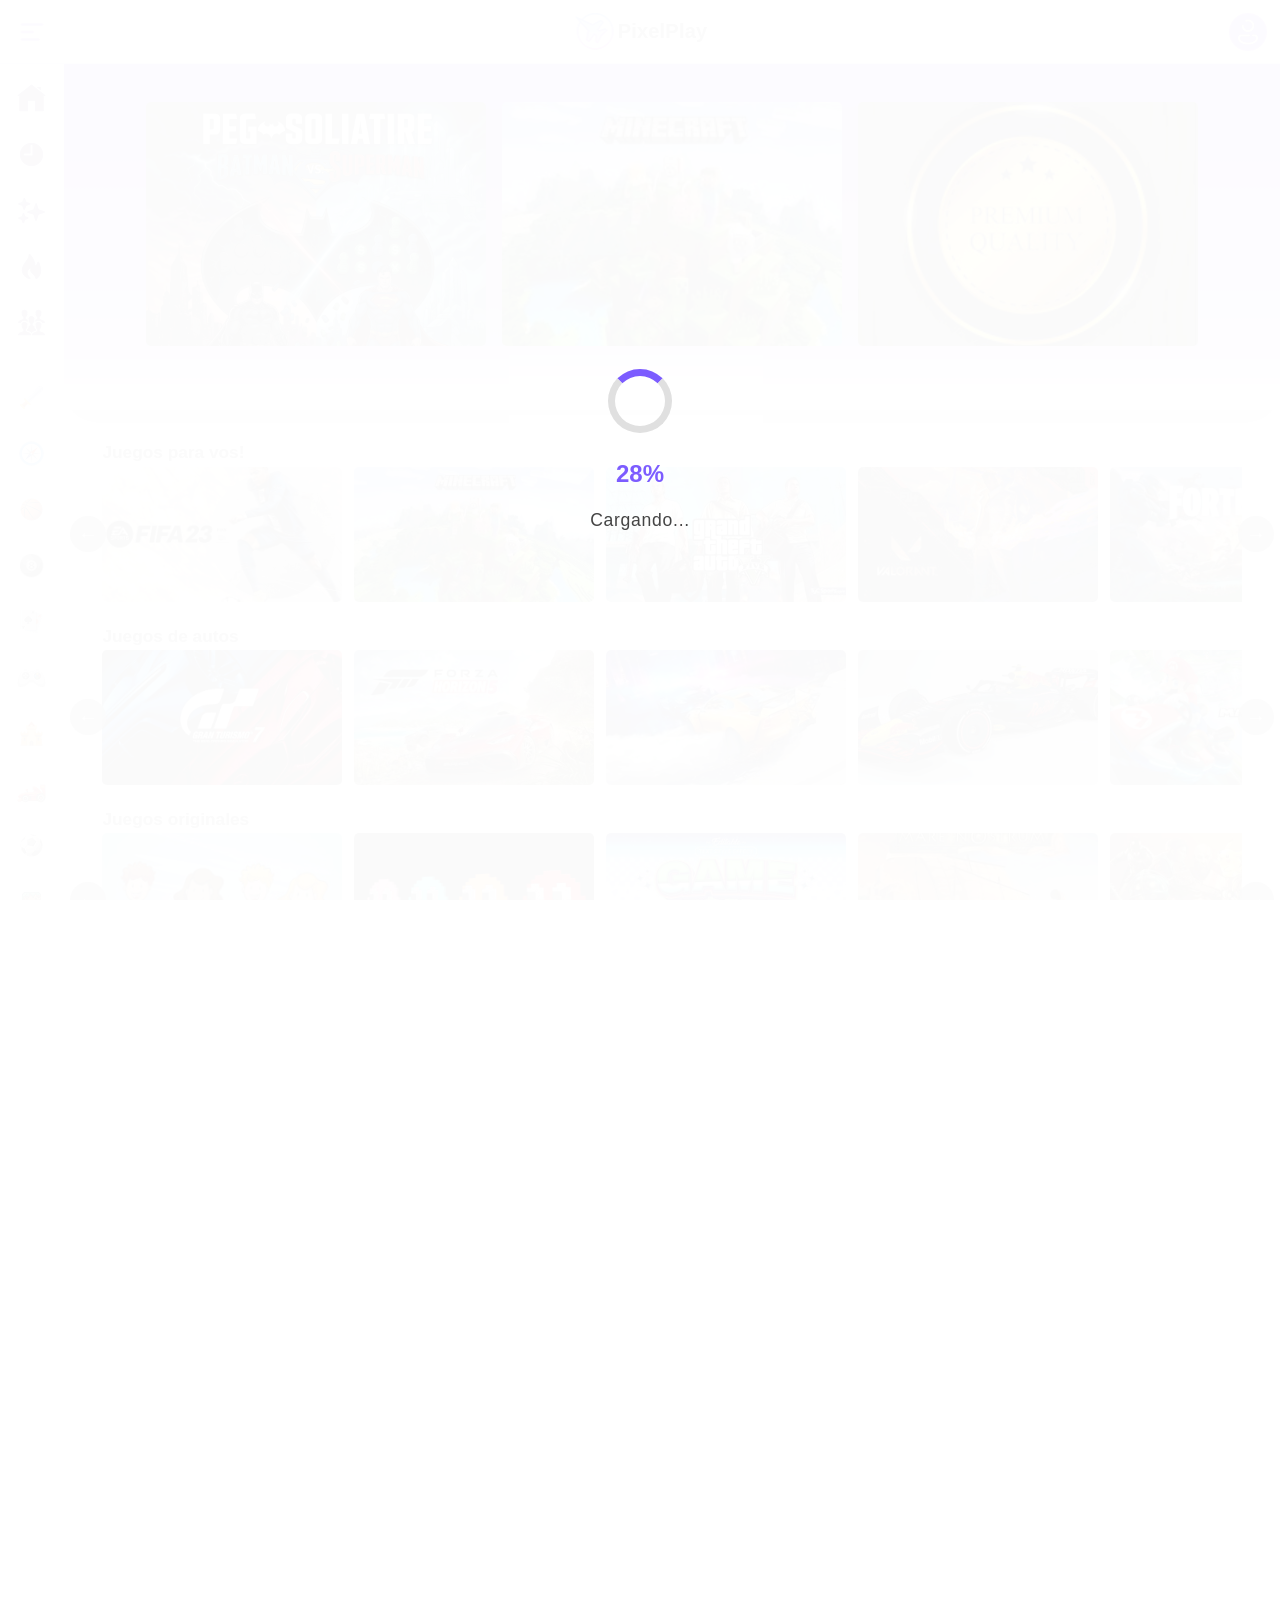
==== commit e819914e: "añado logo en el meta" ====
--- a/TP2/index.html
+++ b/TP2/index.html
@@ -4,6 +4,7 @@
   <meta charset="utf-8" />
   <meta name="viewport" content="width=device-width, initial-scale=1" />
   <title>PixelPlay · Home</title>
+  <link rel="icon" href="assets/logo.png" type="image/png" />
   <link rel="stylesheet" href="css/home.css" />
   <link href="https://fonts.googleapis.com/css2?family=Poppins:wght@300;400;500;600;700&display=swap" rel="stylesheet">
   
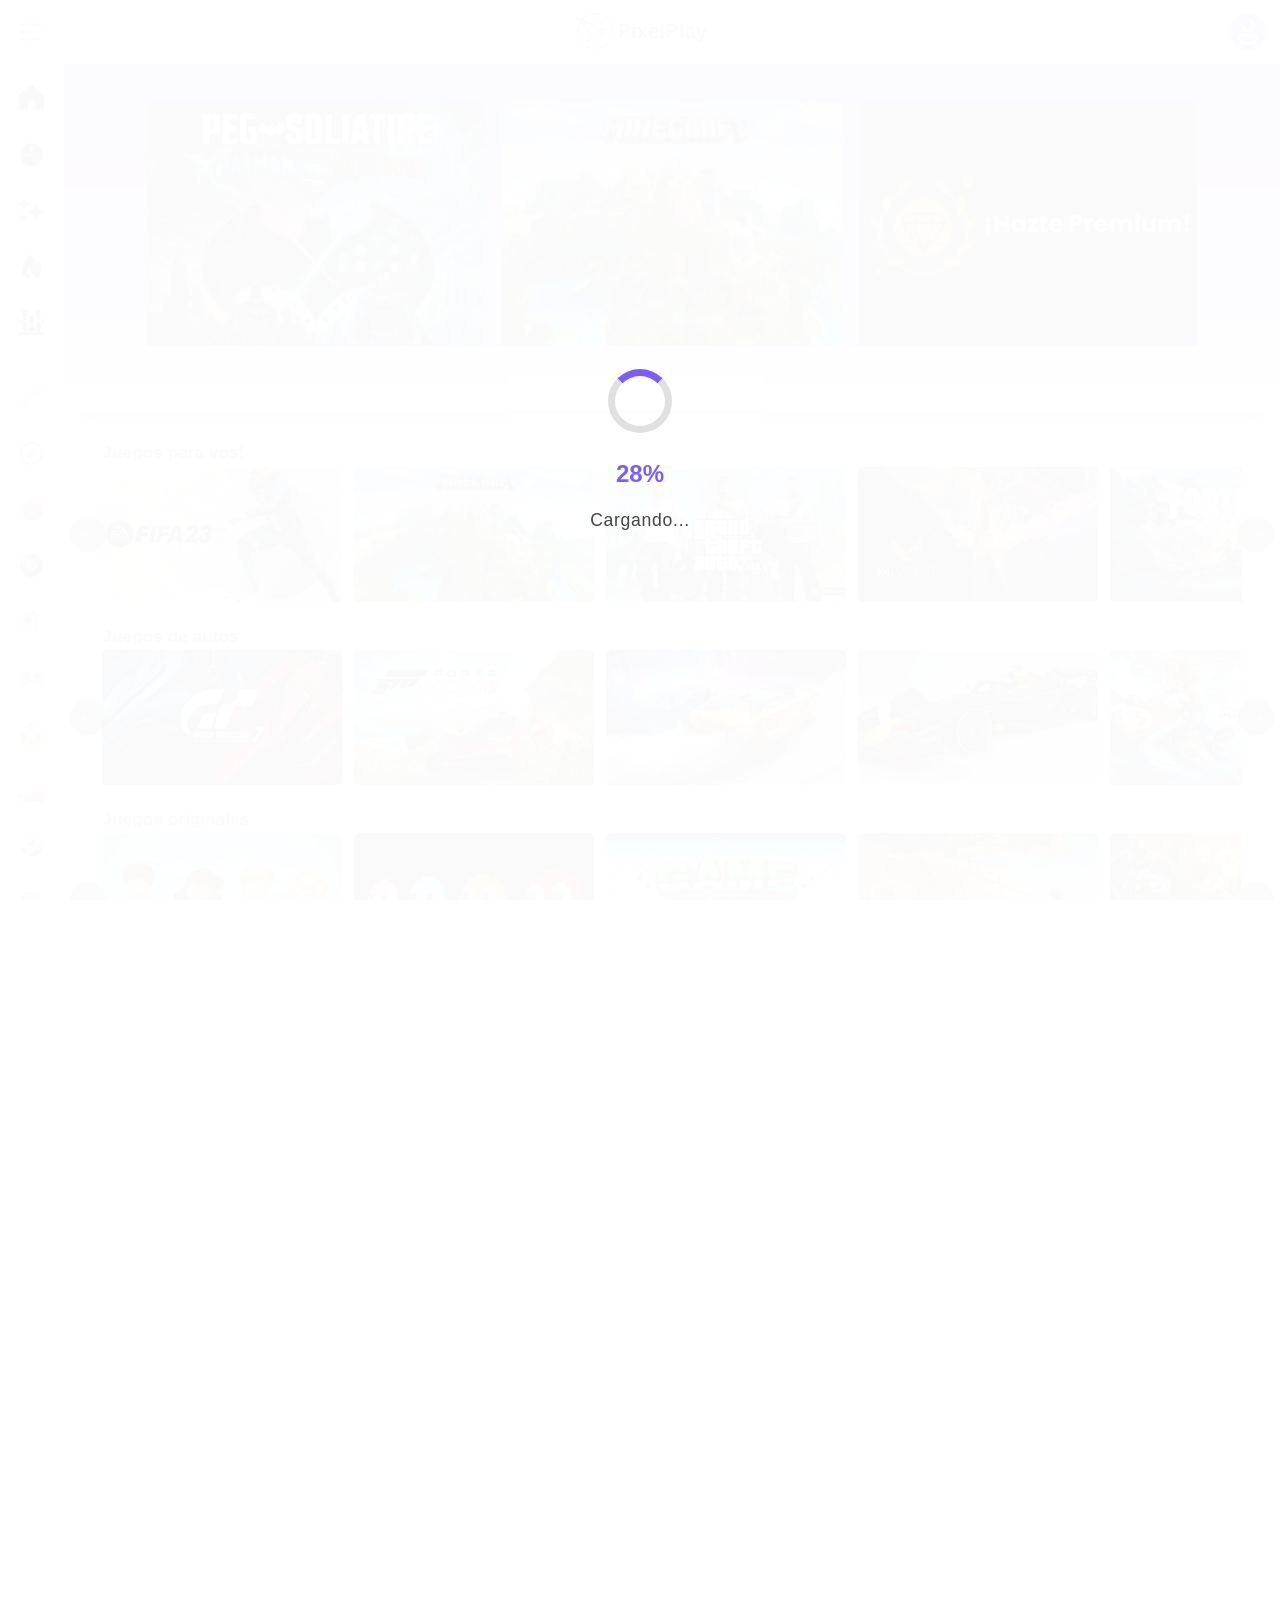
==== commit 940619c3: "acomodo imagen premium" ====
--- a/TP2/index.html
+++ b/TP2/index.html
@@ -144,7 +144,7 @@
               <div class="hero-title">Minecraft</div>
             </article>
             <article class="hero-card hero-promo">
-              <img src="img/imagenesCard/premium.jpeg" alt="Premium" loading="lazy" />
+              <img src="img/imagenesCard/premium.png" alt="Premium" loading="lazy" />
               <div class="hero-title">Premium</div>
             </article>
           </div>
